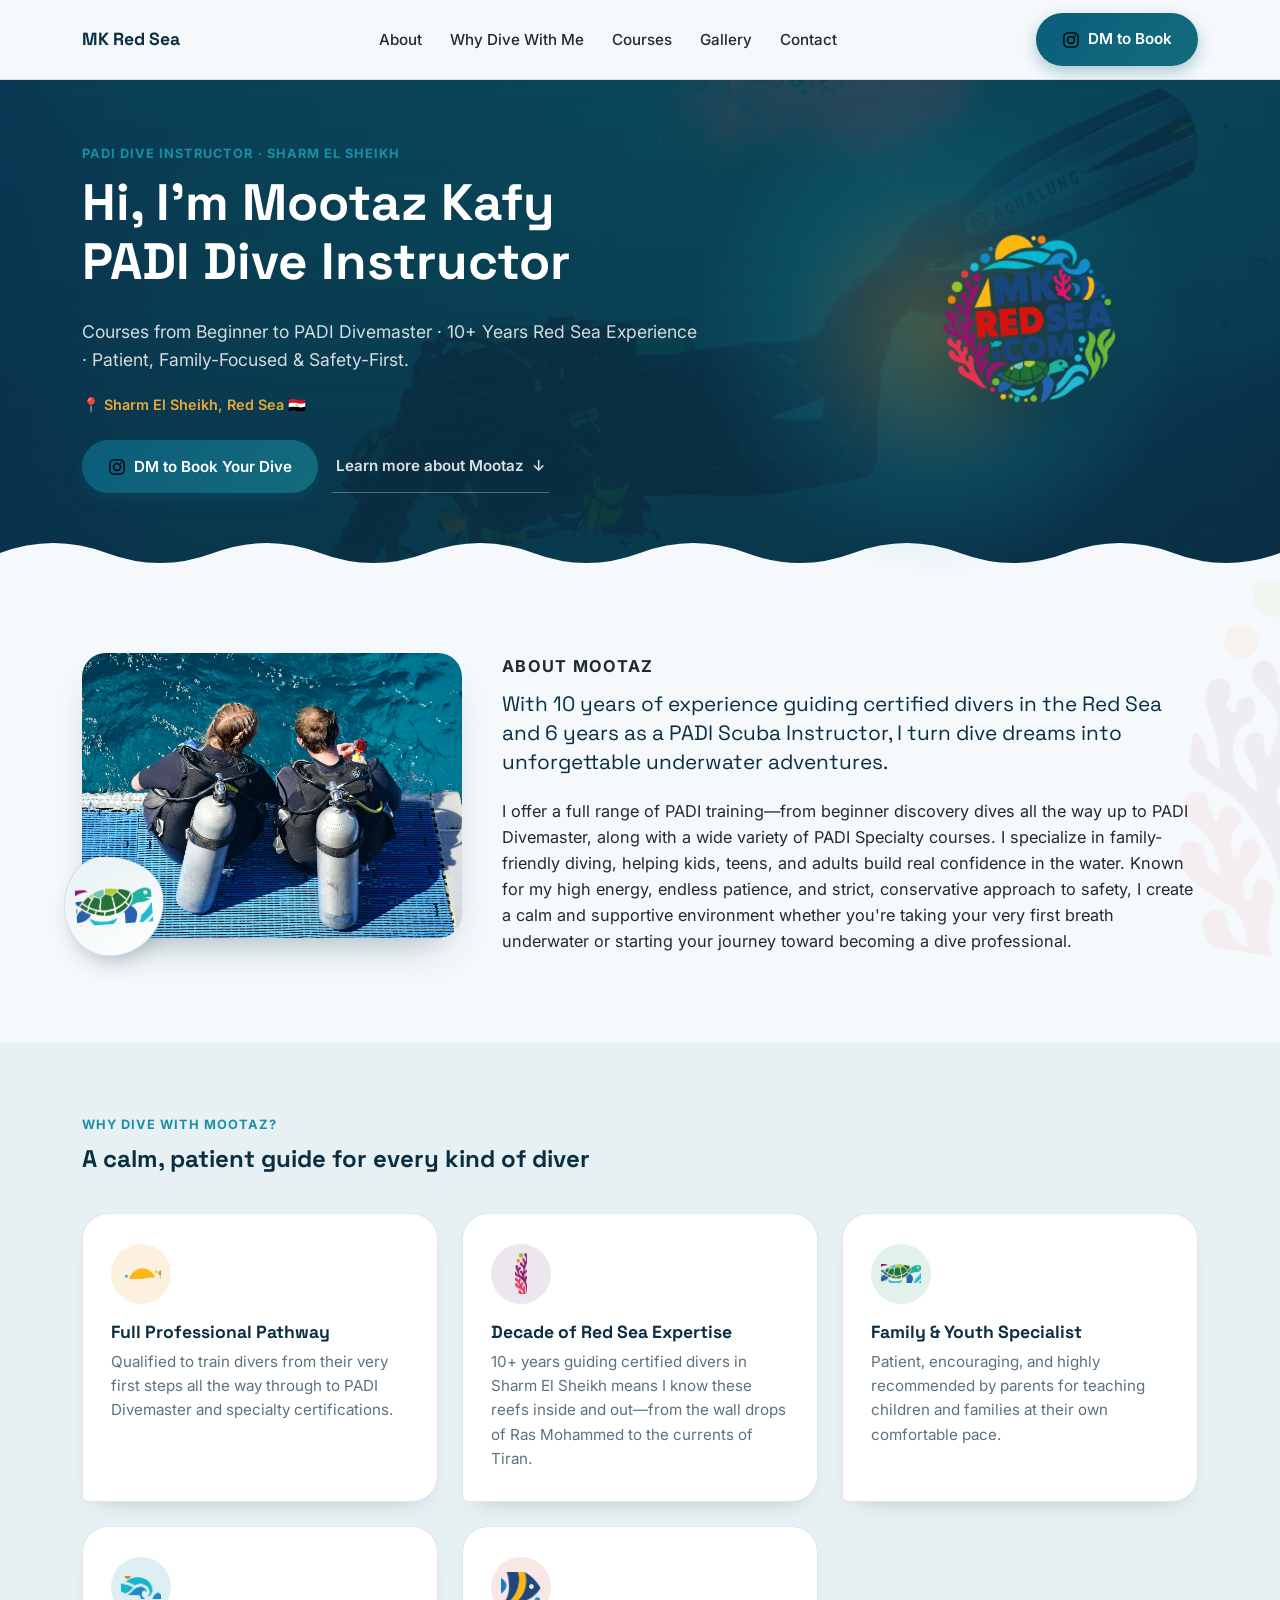
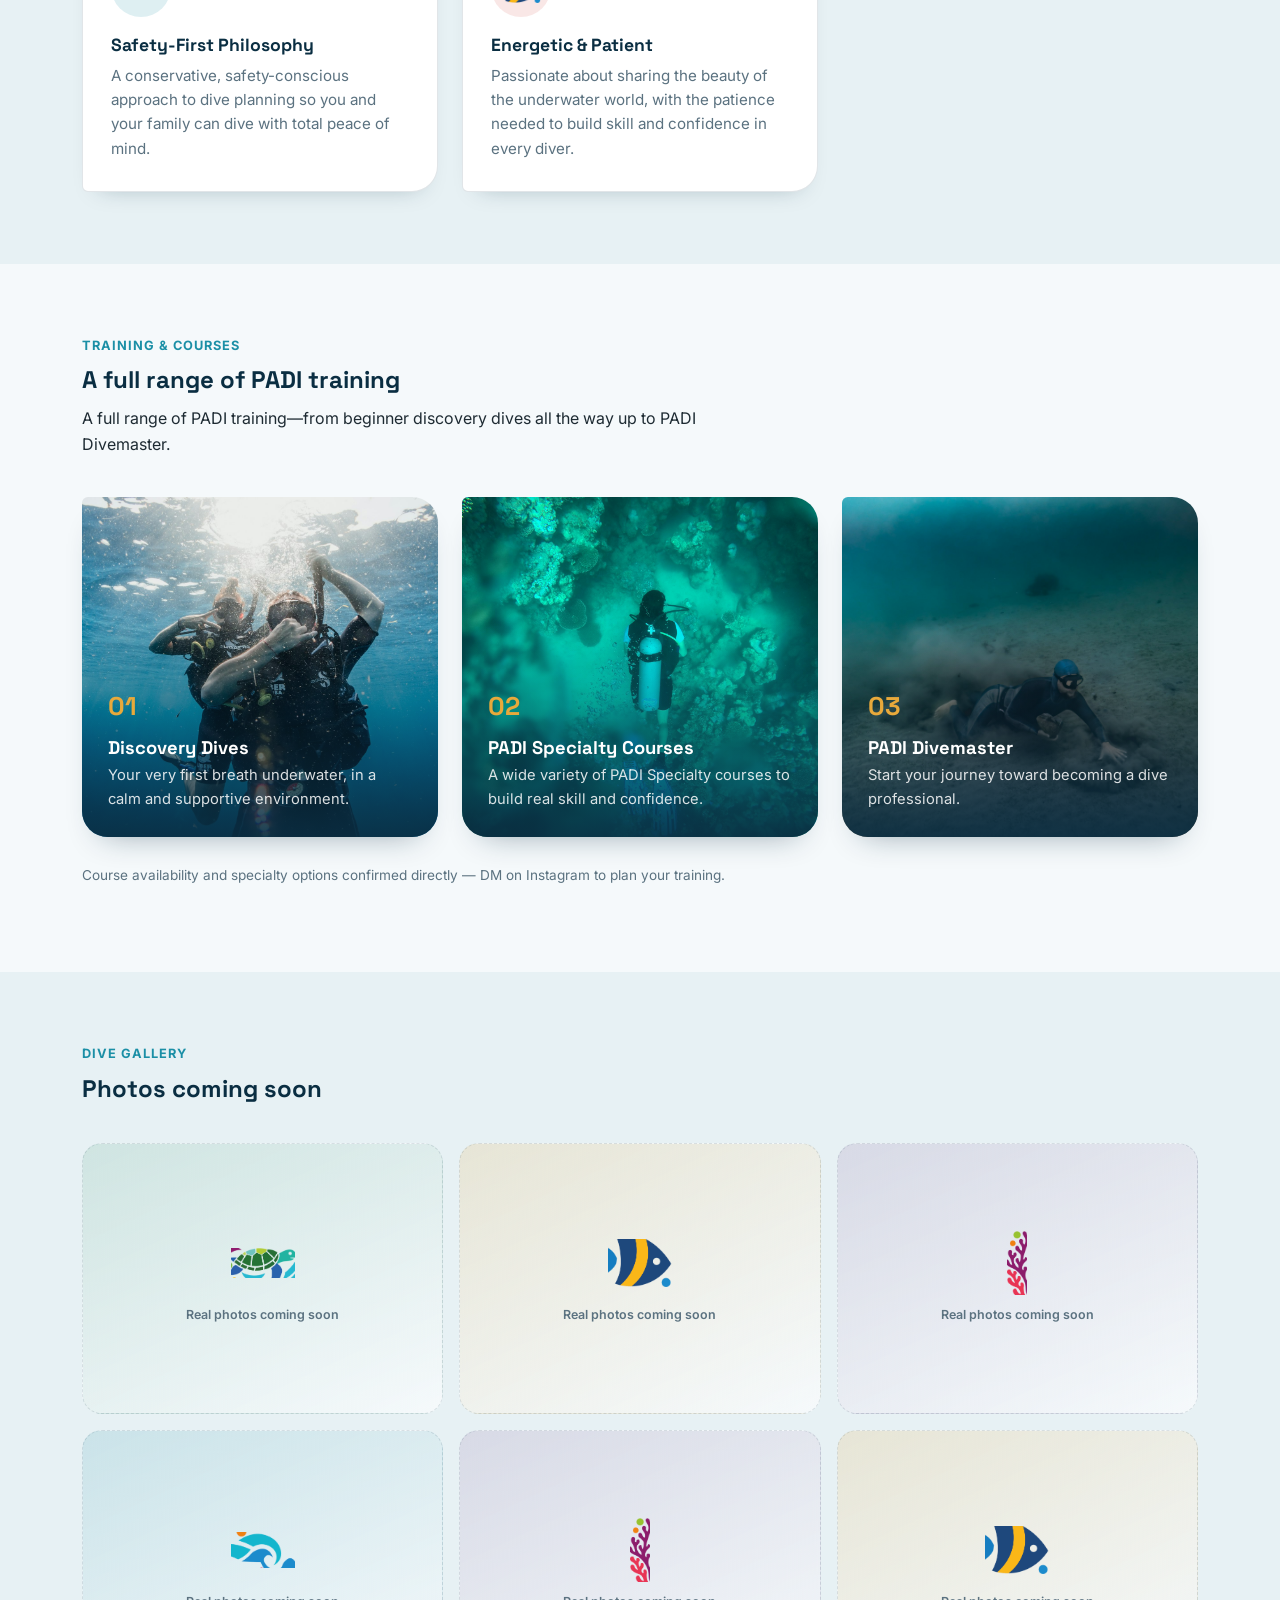
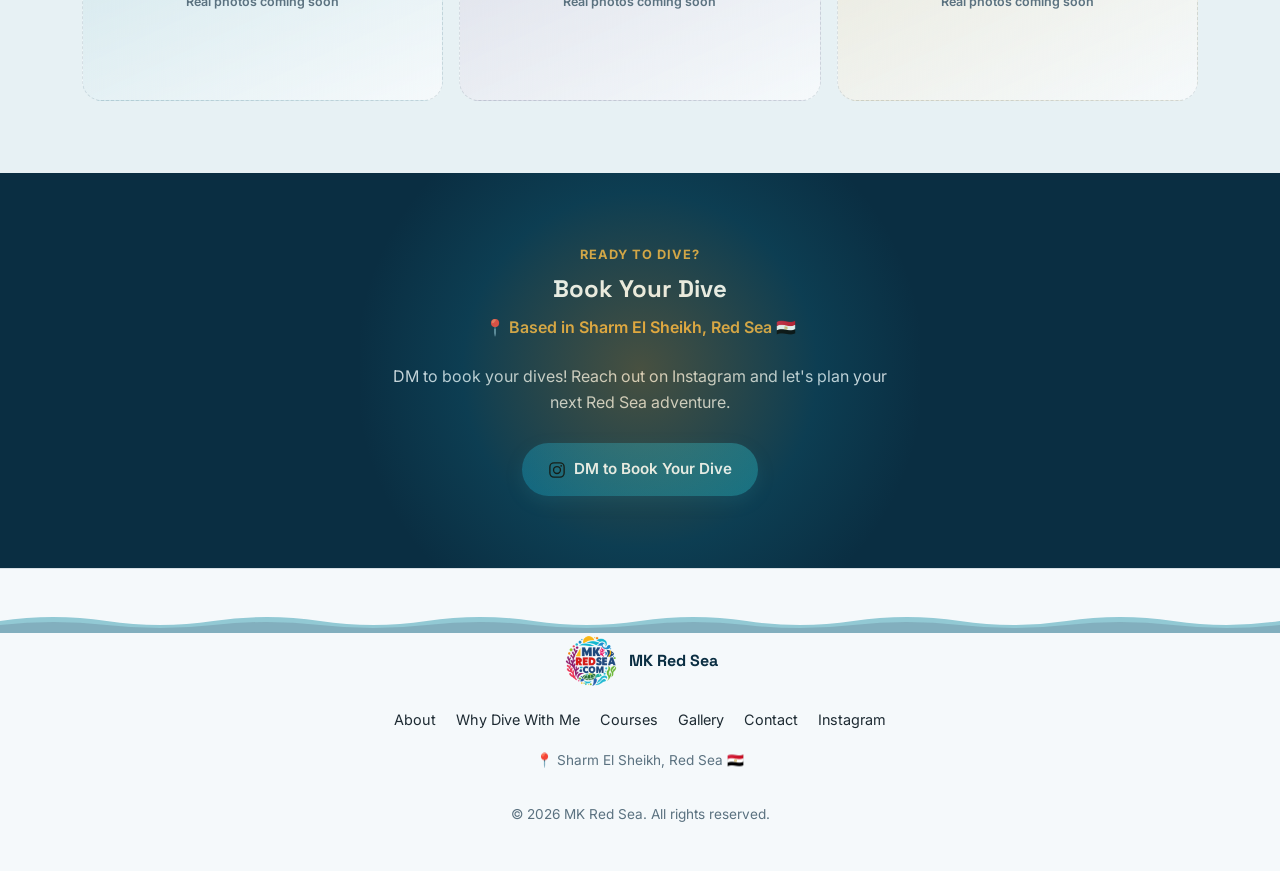
==== index.html @ cee72017 "Polish main site: blue buttons, real photography, bigger mobile logo - Buttons switched from flat co" ====
<!DOCTYPE html>
<html lang="en">
<head>
<meta charset="UTF-8">
<meta name="viewport" content="width=device-width, initial-scale=1, viewport-fit=cover">
<title>mkredsea.com — Mootaz Kafy, PADI Dive Instructor</title>
<meta name="description" content="Mootaz Kafy, PADI Scuba Instructor in Sharm El Sheikh. Courses from beginner discovery dives to PADI Divemaster. 10+ years of Red Sea experience, family-focused and safety-first.">

<link rel="icon" type="image/png" sizes="32x32" href="assets/favicon/favicon-32.png">
<link rel="icon" href="assets/favicon/favicon.ico">
<link rel="apple-touch-icon" href="assets/favicon/apple-touch-icon.png">

<link rel="preconnect" href="https://fonts.googleapis.com">
<link rel="preconnect" href="https://fonts.gstatic.com" crossorigin>
<link href="https://fonts.googleapis.com/css2?family=Space+Grotesk:wght@500;600;700&family=Inter:wght@400;500;600;700&display=swap" rel="stylesheet">

<link rel="stylesheet" href="assets/css/styles.css">
</head>
<body>

<header class="site-header">
  <div class="container">
    <a href="#top" id="top" class="brand">
      <span>MK Red Sea</span>
    </a>

    <nav aria-label="Primary">
      <ul class="nav-links">
        <li><a href="#about">About</a></li>
        <li><a href="#why">Why Dive With Me</a></li>
        <li><a href="#courses">Courses</a></li>
        <li><a href="#gallery">Gallery</a></li>
        <li><a href="#contact">Contact</a></li>
      </ul>
    </nav>

    <a href="#" class="btn btn-primary header-cta" data-instagram-cta>
      <img src="assets/icons/icon-instagram.svg" alt="" width="18" height="18">
      DM to Book
    </a>

    <button type="button" class="nav-toggle" id="navToggle" aria-label="Toggle menu" aria-expanded="false" aria-controls="mobileNav">
      <span class="bar" aria-hidden="true"></span>
    </button>
  </div>
</header>

<div class="mobile-nav" id="mobileNav">
  <ul>
    <li><a href="#about">About</a></li>
    <li><a href="#why">Why Dive With Me</a></li>
    <li><a href="#courses">Courses</a></li>
    <li><a href="#gallery">Gallery</a></li>
    <li><a href="#contact">Contact</a></li>
  </ul>
  <a href="#" class="btn btn-primary" data-instagram-cta>
    <img src="assets/icons/icon-instagram.svg" alt="" width="18" height="18">
    DM to Book
  </a>
</div>

<main>

  <section class="hero" id="hero">
    <div class="hero-glow" aria-hidden="true"></div>
    <div class="container">
      <div class="hero-copy">
        <p class="eyebrow">PADI Dive Instructor · Sharm El Sheikh</p>
        <h1>Hi, I'm Mootaz Kafy<br>PADI Dive Instructor</h1>
        <p class="tagline">Courses from Beginner to PADI Divemaster · 10+ Years Red Sea Experience · Patient, Family-Focused &amp; Safety-First.</p>
        <p class="location">📍 Sharm El Sheikh, Red Sea 🇪🇬</p>
        <div class="hero-actions">
          <a href="#" class="btn btn-primary" data-instagram-cta>
            <img src="assets/icons/icon-instagram.svg" alt="" width="18" height="18">
            DM to Book Your Dive
          </a>
          <a href="#about" class="btn-link">Learn more about Mootaz <span aria-hidden="true">↓</span></a>
        </div>
      </div>
      <img class="hero-badge" src="assets/logo/mk-redsea-badge.png" alt="MK Red Sea logo — turtle, fish, coral and waves badge">
    </div>
    <div class="hero-wave" aria-hidden="true">
      <svg viewBox="0 0 1440 120" preserveAspectRatio="none">
        <path d="M0 60 Q 60 20, 120 60 T 240 60 T 360 60 T 480 60 T 600 60 T 720 60 T 840 60 T 960 60 T 1080 60 T 1200 60 T 1320 60 T 1440 60 V120 H0 Z" fill="#F5F9FB"/>
      </svg>
    </div>
  </section>

  <section id="about">
    <img class="about-watermark" src="assets/icons/icon-coral.png" alt="" aria-hidden="true">
    <div class="container">
      <div class="about-visual">
        <img class="about-photo" src="assets/photos/about.jpg" alt="Two divers preparing to enter the Red Sea">
        <div class="about-badge">
          <img src="assets/icons/icon-turtle.png" alt="Illustration of a sea turtle">
        </div>
      </div>
      <div class="about-text">
        <p class="eyebrow">About Mootaz</p>
        <p class="lede">With 10 years of experience guiding certified divers in the Red Sea and 6 years as a PADI Scuba Instructor, I turn dive dreams into unforgettable underwater adventures.</p>
        <p>I offer a full range of PADI training—from beginner discovery dives all the way up to PADI Divemaster, along with a wide variety of PADI Specialty courses. I specialize in family-friendly diving, helping kids, teens, and adults build real confidence in the water. Known for my high energy, endless patience, and strict, conservative approach to safety, I create a calm and supportive environment whether you're taking your very first breath underwater or starting your journey toward becoming a dive professional.</p>
      </div>
    </div>
  </section>

  <section id="why" class="section-alt">
    <div class="container">
      <div class="section-head">
        <p class="eyebrow">Why Dive With Mootaz?</p>
        <h2>A calm, patient guide for every kind of diver</h2>
      </div>
      <div class="why-grid">
        <div class="why-card why-card--gold">
          <span class="why-icon"><img src="assets/icons/icon-sun.png" alt=""></span>
          <h3>Full Professional Pathway</h3>
          <p>Qualified to train divers from their very first steps all the way through to PADI Divemaster and specialty certifications.</p>
        </div>
        <div class="why-card why-card--purple">
          <span class="why-icon"><img src="assets/icons/icon-coral.png" alt=""></span>
          <h3>Decade of Red Sea Expertise</h3>
          <p>10+ years guiding certified divers in Sharm El Sheikh means I know these reefs inside and out—from the wall drops of Ras Mohammed to the currents of Tiran.</p>
        </div>
        <div class="why-card why-card--green">
          <span class="why-icon"><img src="assets/icons/icon-turtle.png" alt=""></span>
          <h3>Family &amp; Youth Specialist</h3>
          <p>Patient, encouraging, and highly recommended by parents for teaching children and families at their own comfortable pace.</p>
        </div>
        <div class="why-card why-card--teal">
          <span class="why-icon"><img src="assets/icons/icon-wave-badge.png" alt=""></span>
          <h3>Safety-First Philosophy</h3>
          <p>A conservative, safety-conscious approach to dive planning so you and your family can dive with total peace of mind.</p>
        </div>
        <div class="why-card why-card--red">
          <span class="why-icon"><img src="assets/icons/icon-fish.png" alt=""></span>
          <h3>Energetic &amp; Patient</h3>
          <p>Passionate about sharing the beauty of the underwater world, with the patience needed to build skill and confidence in every diver.</p>
        </div>
      </div>
    </div>
  </section>

  <section id="courses">
    <div class="container">
      <div class="section-head">
        <p class="eyebrow">Training &amp; Courses</p>
        <h2>A full range of PADI training</h2>
        <p>A full range of PADI training—from beginner discovery dives all the way up to PADI Divemaster.</p>
      </div>
      <div class="courses-path">
        <div class="course-step" style="background-image:url('assets/photos/course-discovery.jpg');">
          <div class="course-step-scrim" aria-hidden="true"></div>
          <div class="course-step-content">
            <span class="course-num">01</span>
            <h3>Discovery Dives</h3>
            <p>Your very first breath underwater, in a calm and supportive environment.</p>
          </div>
        </div>
        <div class="course-step" style="background-image:url('assets/photos/course-specialty.jpg');">
          <div class="course-step-scrim" aria-hidden="true"></div>
          <div class="course-step-content">
            <span class="course-num">02</span>
            <h3>PADI Specialty Courses</h3>
            <p>A wide variety of PADI Specialty courses to build real skill and confidence.</p>
          </div>
        </div>
        <div class="course-step" style="background-image:url('assets/photos/course-divemaster.jpg');">
          <div class="course-step-scrim" aria-hidden="true"></div>
          <div class="course-step-content">
            <span class="course-num">03</span>
            <h3>PADI Divemaster</h3>
            <p>Start your journey toward becoming a dive professional.</p>
          </div>
        </div>
      </div>
      <p class="courses-note">Course availability and specialty options confirmed directly — DM on Instagram to plan your training.</p>
    </div>
  </section>

  <section id="gallery" class="section-alt">
    <div class="container">
      <div class="section-head">
        <p class="eyebrow">Dive Gallery</p>
        <h2>Photos coming soon</h2>
      </div>
      <div class="gallery-grid">
        <div class="gallery-tile gallery-tile--green">
          <img src="assets/icons/icon-turtle.png" alt="">
          <span>Real photos coming soon</span>
        </div>
        <div class="gallery-tile gallery-tile--gold">
          <img src="assets/icons/icon-fish.png" alt="">
          <span>Real photos coming soon</span>
        </div>
        <div class="gallery-tile gallery-tile--purple">
          <img src="assets/icons/icon-coral.png" alt="">
          <span>Real photos coming soon</span>
        </div>
        <div class="gallery-tile gallery-tile--teal">
          <img src="assets/icons/icon-wave-badge.png" alt="">
          <span>Real photos coming soon</span>
        </div>
        <div class="gallery-tile gallery-tile--purple">
          <img src="assets/icons/icon-coral.png" alt="">
          <span>Real photos coming soon</span>
        </div>
        <div class="gallery-tile gallery-tile--gold">
          <img src="assets/icons/icon-fish.png" alt="">
          <span>Real photos coming soon</span>
        </div>
      </div>
    </div>
  </section>

  <section id="contact" class="contact">
    <div class="hero-glow hero-glow--contact" aria-hidden="true"></div>
    <div class="container">
      <p class="eyebrow" style="color:var(--sun-gold);">Ready to Dive?</p>
      <h2>Book Your Dive</h2>
      <p class="location">📍 Based in Sharm El Sheikh, Red Sea 🇪🇬</p>
      <p class="contact-lead">DM to book your dives! Reach out on Instagram and let's plan your next Red Sea adventure.</p>
      <a href="#" class="btn btn-primary" data-instagram-cta>
        <img src="assets/icons/icon-instagram.svg" alt="" width="18" height="18">
        DM to Book Your Dive
      </a>
    </div>
  </section>

</main>

<footer class="site-footer">
  <img src="assets/icons/icon-wave.svg" alt="" aria-hidden="true" style="width:100%;height:24px;opacity:0.5;">
  <div class="container footer-inner">
    <div class="footer-brand">
      <img src="assets/favicon/apple-touch-icon.png" alt="">
      <span>MK Red Sea</span>
    </div>
    <ul class="footer-nav">
      <li><a href="#about">About</a></li>
      <li><a href="#why">Why Dive With Me</a></li>
      <li><a href="#courses">Courses</a></li>
      <li><a href="#gallery">Gallery</a></li>
      <li><a href="#contact">Contact</a></li>
      <li><a href="#" data-instagram-cta>Instagram</a></li>
    </ul>
    <p class="footer-meta location">📍 Sharm El Sheikh, Red Sea 🇪🇬</p>
    <p class="footer-meta">&copy; <span id="year"></span> MK Red Sea. All rights reserved.</p>
  </div>
</footer>

<script src="assets/js/main.js"></script>
</body>
</html>
---- assets/css/styles.css ----
:root {
  --sea-mist:#F5F9FB;
  --foam:#E7F1F4;
  --deep-navy:#0A2E42;
  --ocean-blue:#0B5D7A;
  --reef-teal:#1B8FA6;
  --coral-red:#C93832;
  --sun-gold:#E8A93B;
  --turtle-green:#3E9A72;
  --coral-purple:#7C4F91;
  --charcoal:#1E2B33;
  --slate:#5B7280;
  --white:#FFFFFF;
  --hairline: rgba(10,46,66,0.12);
  --header-h: 80px;
  scroll-behavior: smooth;
}

* { box-sizing: border-box; }

html {
  scroll-behavior: smooth;
  scroll-padding-top: var(--header-h);
}

body {
  margin: 0;
  background: var(--sea-mist);
  color: var(--charcoal);
  font-family: 'Inter', sans-serif;
  line-height: 1.6;
  -webkit-font-smoothing: antialiased;
}

h1, h2, h3 {
  font-family: 'Space Grotesk', sans-serif;
  color: var(--deep-navy);
  line-height: 1.15;
  margin: 0 0 0.5em;
}

p { margin: 0 0 1em; }
a { color: var(--ocean-blue); }

img { max-width: 100%; display: block; }

.container {
  width: 100%;
  max-width: 1180px;
  margin: 0 auto;
  padding: 0 20px;
}

.sr-only {
  position: absolute;
  width: 1px; height: 1px;
  overflow: hidden;
  clip: rect(0,0,0,0);
  white-space: nowrap;
}

/* ---------- Buttons ---------- */
.btn {
  display: inline-flex;
  align-items: center;
  gap: 8px;
  padding: 14px 26px;
  border-radius: 999px;
  font-weight: 600;
  font-size: 0.95rem;
  text-decoration: none;
  border: none;
  cursor: pointer;
  transition: transform 0.15s ease, box-shadow 0.15s ease;
}
.btn:hover { transform: translateY(-1px); }
.btn-primary {
  background: linear-gradient(135deg, var(--ocean-blue), color-mix(in srgb, var(--reef-teal) 75%, black));
  color: var(--white);
  box-shadow: 0 6px 16px rgba(11,93,122,0.32);
}
.btn-primary:hover { box-shadow: 0 8px 20px rgba(11,93,122,0.42); }
.btn-primary svg { width: 18px; height: 18px; color: var(--white); }
.btn-ghost {
  background: transparent;
  color: var(--deep-navy);
  border: 1.5px solid var(--hairline);
  padding: 10px 20px;
}
.btn-link {
  display: inline-flex;
  align-items: center;
  gap: 8px;
  color: rgba(255,255,255,0.85);
  text-decoration: none;
  font-weight: 600;
  font-size: 0.95rem;
  padding: 14px 4px;
  border-bottom: 1px solid rgba(255,255,255,0.3);
  transition: border-color 0.15s ease, color 0.15s ease;
}
.btn-link:hover { color: var(--white); border-color: rgba(255,255,255,0.7); }
.btn-link span { transition: transform 0.15s ease; }
.btn-link:hover span { transform: translateY(2px); }

/* ---------- Header ---------- */
.site-header {
  position: sticky;
  top: 0;
  z-index: 50;
  height: var(--header-h);
  display: flex;
  align-items: center;
  background: rgba(245,249,251,0.85);
  backdrop-filter: blur(8px);
  -webkit-backdrop-filter: blur(8px);
  border-bottom: 1px solid var(--hairline);
}
.site-header .container {
  display: flex;
  align-items: center;
  justify-content: space-between;
  gap: 16px;
}
.brand {
  display: flex;
  align-items: center;
  gap: 10px;
  text-decoration: none;
  color: var(--deep-navy);
  font-family: 'Space Grotesk', sans-serif;
  font-weight: 700;
  font-size: 1.1rem;
}

.nav-links {
  display: none;
  list-style: none;
  margin: 0;
  padding: 0;
  gap: 28px;
}
.nav-links a {
  color: var(--charcoal);
  text-decoration: none;
  font-weight: 500;
  font-size: 0.95rem;
}
.nav-links a:hover { color: var(--ocean-blue); }

.header-cta { display: none; }

.nav-toggle {
  display: inline-flex;
  flex-direction: column;
  align-items: center;
  justify-content: center;
  gap: 4px;
  width: 40px; height: 40px;
  border-radius: 10px;
  border: 1px solid var(--hairline);
  background: var(--white);
  cursor: pointer;
}
.nav-toggle::before,
.nav-toggle::after,
.nav-toggle .bar {
  content: "";
  display: block;
  width: 18px; height: 2px;
  background: var(--deep-navy);
}

.mobile-nav {
  display: none;
  position: fixed;
  inset: var(--header-h) 0 0 0;
  background: var(--sea-mist);
  z-index: 40;
  padding: 24px 20px;
}
.mobile-nav.open { display: block; }
.mobile-nav ul {
  list-style: none;
  margin: 0 0 24px;
  padding: 0;
  display: flex;
  flex-direction: column;
  gap: 18px;
}
.mobile-nav a {
  color: var(--deep-navy);
  text-decoration: none;
  font-size: 1.15rem;
  font-weight: 600;
}

/* ---------- Section base ---------- */
section {
  padding: 72px 0;
  position: relative;
  overflow: hidden;
}
.section-alt { background: var(--foam); }
.eyebrow {
  text-transform: uppercase;
  letter-spacing: 0.08em;
  font-size: 0.8rem;
  font-weight: 700;
  color: var(--reef-teal);
  margin: 0 0 10px;
}
.section-head { max-width: 640px; margin: 0 0 40px; }

/* ---------- Hero ---------- */
.hero {
  background: linear-gradient(180deg, rgba(10,46,66,0.88), rgba(10,46,66,0.94)), url('../photos/hero.jpg');
  background-size: cover;
  background-position: center;
  color: var(--white);
  padding: 64px 0 88px;
}
.hero .container {
  display: flex;
  flex-direction: column-reverse;
  gap: 36px;
  align-items: center;
}
.hero-copy { text-align: center; }
.hero h1 {
  color: var(--white);
  font-size: clamp(2rem, 6vw, 3.2rem);
}
.hero .tagline {
  color: rgba(255,255,255,0.82);
  font-size: clamp(0.95rem, 2.4vw, 1.1rem);
  max-width: 620px;
  margin: 0 auto 18px;
}
.hero .location {
  display: inline-flex;
  align-items: center;
  gap: 6px;
  font-size: 0.9rem;
  color: var(--sun-gold);
  font-weight: 600;
  margin-bottom: 24px;
}
.hero-actions {
  display: flex;
  gap: 14px;
  justify-content: center;
  flex-wrap: wrap;
}
.hero-badge {
  width: clamp(260px, 82vw, 340px);
  position: relative;
  z-index: 2;
  transform: rotate(-5deg);
  filter: drop-shadow(0 18px 30px rgba(0,0,0,0.35));
}
.hero-glow {
  position: absolute;
  top: 50%;
  right: 8%;
  width: 480px;
  height: 480px;
  transform: translateY(-50%);
  background: radial-gradient(circle, rgba(232,169,59,0.28) 0%, rgba(27,143,166,0.16) 45%, transparent 72%);
  z-index: 1;
  pointer-events: none;
}
.hero-glow--contact {
  right: auto;
  left: 50%;
  transform: translate(-50%, -50%);
  width: 560px;
  height: 560px;
}
.hero-wave {
  position: absolute;
  left: 0; right: 0; bottom: -2px;
  width: 100%;
  line-height: 0;
  z-index: 0;
}
.hero-wave svg { width: 100%; height: 60px; display: block; }

/* ---------- About ---------- */
#about .container {
  display: grid;
  grid-template-columns: 1fr;
  gap: 40px;
  align-items: start;
  position: relative;
  z-index: 1;
}
.about-watermark {
  position: absolute;
  top: -10px;
  right: -30px;
  width: auto;
  height: 380px;
  opacity: 0.06;
  transform: rotate(8deg);
  z-index: 0;
  pointer-events: none;
}
.about-visual {
  position: relative;
  max-width: 420px;
  margin: 0 auto;
}
.about-photo {
  width: 100%;
  aspect-ratio: 4 / 3;
  object-fit: cover;
  border-radius: 24px;
  box-shadow: 0 20px 40px -20px rgba(10,46,66,0.4);
}
.about-badge {
  width: 100px;
  height: 100px;
  position: absolute;
  left: -18px;
  bottom: -18px;
  border-radius: 40% 60% 55% 45% / 50% 45% 55% 50%;
  background: linear-gradient(160deg, var(--foam), var(--white));
  border: 1px solid var(--hairline);
  box-shadow: 0 12px 24px -12px rgba(10,46,66,0.35);
  display: flex;
  align-items: center;
  justify-content: center;
  overflow: hidden;
  transform: rotate(-4deg);
}
.about-badge img { width: 78%; height: 78%; object-fit: contain; }
.about-text .lede {
  font-family: 'Space Grotesk', sans-serif;
  font-size: 1.3rem;
  color: var(--deep-navy);
  line-height: 1.4;
}
.about-text p { font-size: 1.02rem; color: var(--charcoal); }

/* ---------- Why cards ---------- */
.why-grid {
  display: grid;
  grid-template-columns: 1fr;
  gap: 24px;
}
.why-card {
  background: var(--white);
  border: 1px solid var(--hairline);
  border-radius: 26px 26px 26px 6px;
  padding: 30px 28px;
  box-shadow: 0 12px 24px -18px rgba(10,46,66,0.35);
}
.why-icon {
  display: flex;
  align-items: center;
  justify-content: center;
  width: 60px;
  height: 60px;
  border-radius: 50%;
  margin-bottom: 18px;
  overflow: hidden;
}
.why-icon img { width: 68%; height: 68%; object-fit: contain; }
.why-card--gold .why-icon { background: rgba(232,169,59,0.16); }
.why-card--purple .why-icon { background: rgba(124,79,145,0.14); }
.why-card--green .why-icon { background: rgba(62,154,114,0.14); }
.why-card--teal .why-icon { background: rgba(27,143,166,0.14); }
.why-card--red .why-icon { background: rgba(201,56,50,0.12); }
.why-card h3 { font-size: 1.1rem; margin-bottom: 8px; }
.why-card p { color: var(--slate); font-size: 0.95rem; margin: 0; }

/* ---------- Courses ---------- */
.courses-path {
  display: grid;
  grid-template-columns: 1fr;
  gap: 24px;
  position: relative;
}
.course-step {
  border-radius: 6px 26px 26px 26px;
  position: relative;
  z-index: 1;
  overflow: hidden;
  min-height: 340px;
  background-size: cover;
  background-position: center;
  display: flex;
  align-items: flex-end;
  box-shadow: 0 16px 32px -20px rgba(10,46,66,0.45);
}
.course-step-scrim {
  position: absolute;
  inset: 0;
  background: linear-gradient(180deg, rgba(10,46,66,0) 35%, rgba(10,46,66,0.92) 100%);
}
.course-step-content { position: relative; z-index: 1; padding: 26px; }
.course-num {
  display: inline-block;
  font-family: 'Space Grotesk', sans-serif;
  font-weight: 700;
  font-size: 1.6rem;
  color: var(--sun-gold);
  margin-bottom: 10px;
}
.course-step h3 { color: var(--white); font-size: 1.15rem; margin-bottom: 6px; }
.course-step p { color: rgba(255,255,255,0.85); margin: 0; font-size: 0.92rem; }
.courses-note {
  margin-top: 28px;
  font-size: 0.85rem;
  color: var(--slate);
}

/* ---------- Gallery ---------- */
.gallery-grid {
  display: grid;
  grid-template-columns: 1fr;
  gap: 16px;
}
.gallery-tile {
  position: relative;
  aspect-ratio: 4 / 3;
  border-radius: 20px;
  border: 1.5px dashed var(--hairline);
  display: flex;
  flex-direction: column;
  align-items: center;
  justify-content: center;
  gap: 10px;
  overflow: hidden;
}
.gallery-tile img { width: 64px; height: 64px; object-fit: contain; }
.gallery-tile span {
  font-size: 0.78rem;
  color: var(--slate);
  font-weight: 600;
}
.gallery-tile--green { background: linear-gradient(155deg, rgba(62,154,114,0.14), var(--sea-mist)); }
.gallery-tile--gold { background: linear-gradient(155deg, rgba(232,169,59,0.16), var(--sea-mist)); }
.gallery-tile--purple { background: linear-gradient(155deg, rgba(124,79,145,0.14), var(--sea-mist)); }
.gallery-tile--teal { background: linear-gradient(155deg, rgba(27,143,166,0.14), var(--sea-mist)); }

/* ---------- Contact ---------- */
.contact {
  background: var(--deep-navy);
  color: var(--white);
  text-align: center;
}
.contact h2 { color: var(--white); }
.contact .location {
  color: var(--sun-gold);
  font-weight: 600;
  margin-bottom: 24px;
  display: inline-flex;
  gap: 6px;
  align-items: center;
}
.contact-lead {
  max-width: 520px;
  margin: 0 auto 28px;
  color: rgba(255,255,255,0.82);
}

/* ---------- Footer ---------- */
.site-footer {
  background: var(--sea-mist);
  padding: 40px 0 32px;
  border-top: 1px solid var(--hairline);
}
.footer-inner {
  display: flex;
  flex-direction: column;
  align-items: center;
  gap: 18px;
  text-align: center;
}
.footer-brand {
  display: flex;
  align-items: center;
  gap: 10px;
  font-family: 'Space Grotesk', sans-serif;
  font-weight: 700;
  color: var(--deep-navy);
}
.footer-brand img { width: 56px; height: 56px; }
.footer-nav {
  list-style: none;
  display: flex;
  flex-wrap: wrap;
  justify-content: center;
  gap: 20px;
  margin: 0; padding: 0;
}
.footer-nav a {
  color: var(--charcoal);
  text-decoration: none;
  font-size: 0.9rem;
}
.footer-meta {
  font-size: 0.85rem;
  color: var(--slate);
}
.footer-meta .location { color: var(--slate); }

/* ---------- Decorative background wave (hidden on small screens) ---------- */
.bg-motif { display: none; }

/* ---------- Breakpoints ---------- */
@media (min-width: 640px) {
  .why-grid { grid-template-columns: repeat(2, 1fr); }
  .gallery-grid { grid-template-columns: repeat(2, 1fr); }
}

@media (min-width: 900px) {
  .nav-links { display: flex; }
  .header-cta { display: inline-flex; }
  .nav-toggle { display: none; }
  .mobile-nav { display: none !important; }

  .hero .container {
    flex-direction: row;
    text-align: left;
    align-items: center;
  }
  .hero-copy { text-align: left; flex: 1; }
  .hero .tagline { margin-left: 0; }
  .hero-actions { justify-content: flex-start; }
  .hero-badge { flex: 0 0 340px; }

  #about .container {
    grid-template-columns: 380px 1fr;
    text-align: left;
  }
  .about-visual { margin: 0; }

  .why-grid { grid-template-columns: repeat(3, 1fr); }

  .courses-path { grid-template-columns: repeat(3, 1fr); }

  .gallery-grid { grid-template-columns: repeat(3, 1fr); }

  .bg-motif { display: block; position: absolute; opacity: 0.08; z-index: 0; }
}

@media (min-width: 1200px) {
  .container { padding: 0 32px; }
}
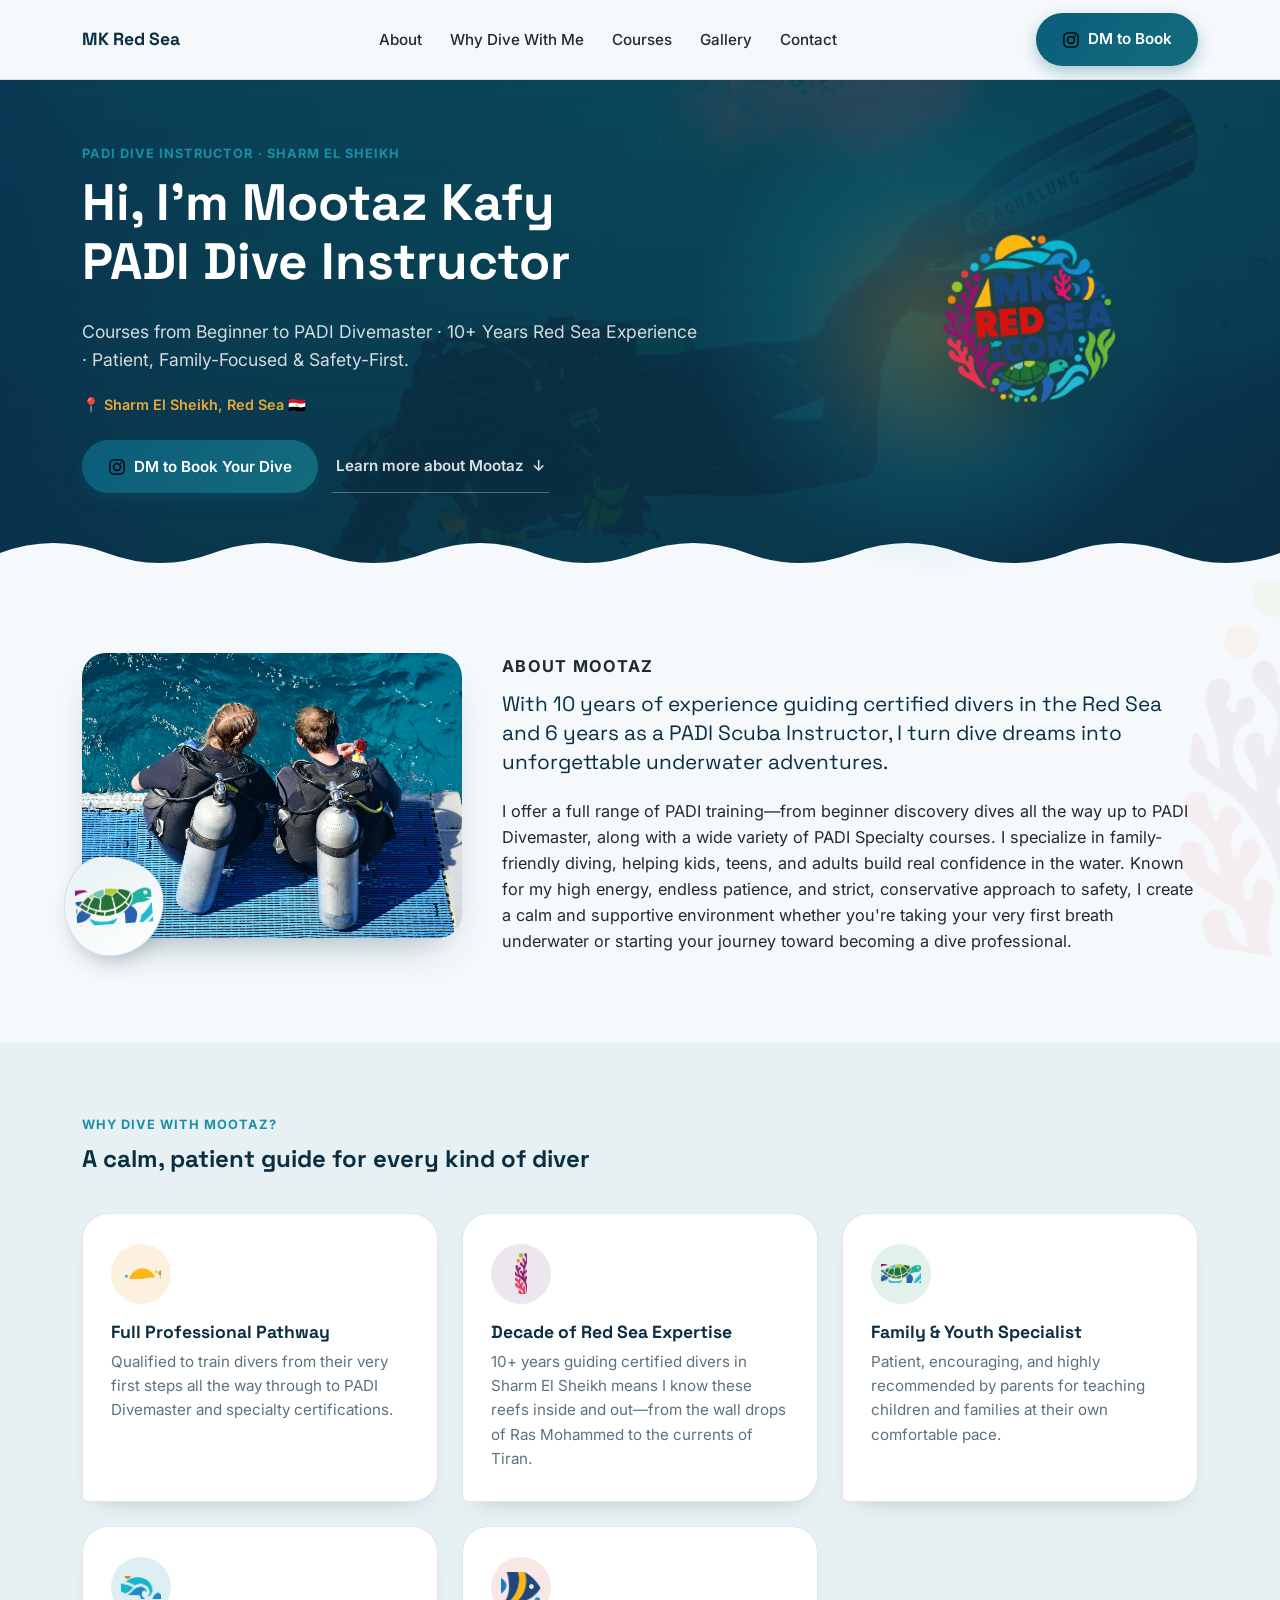
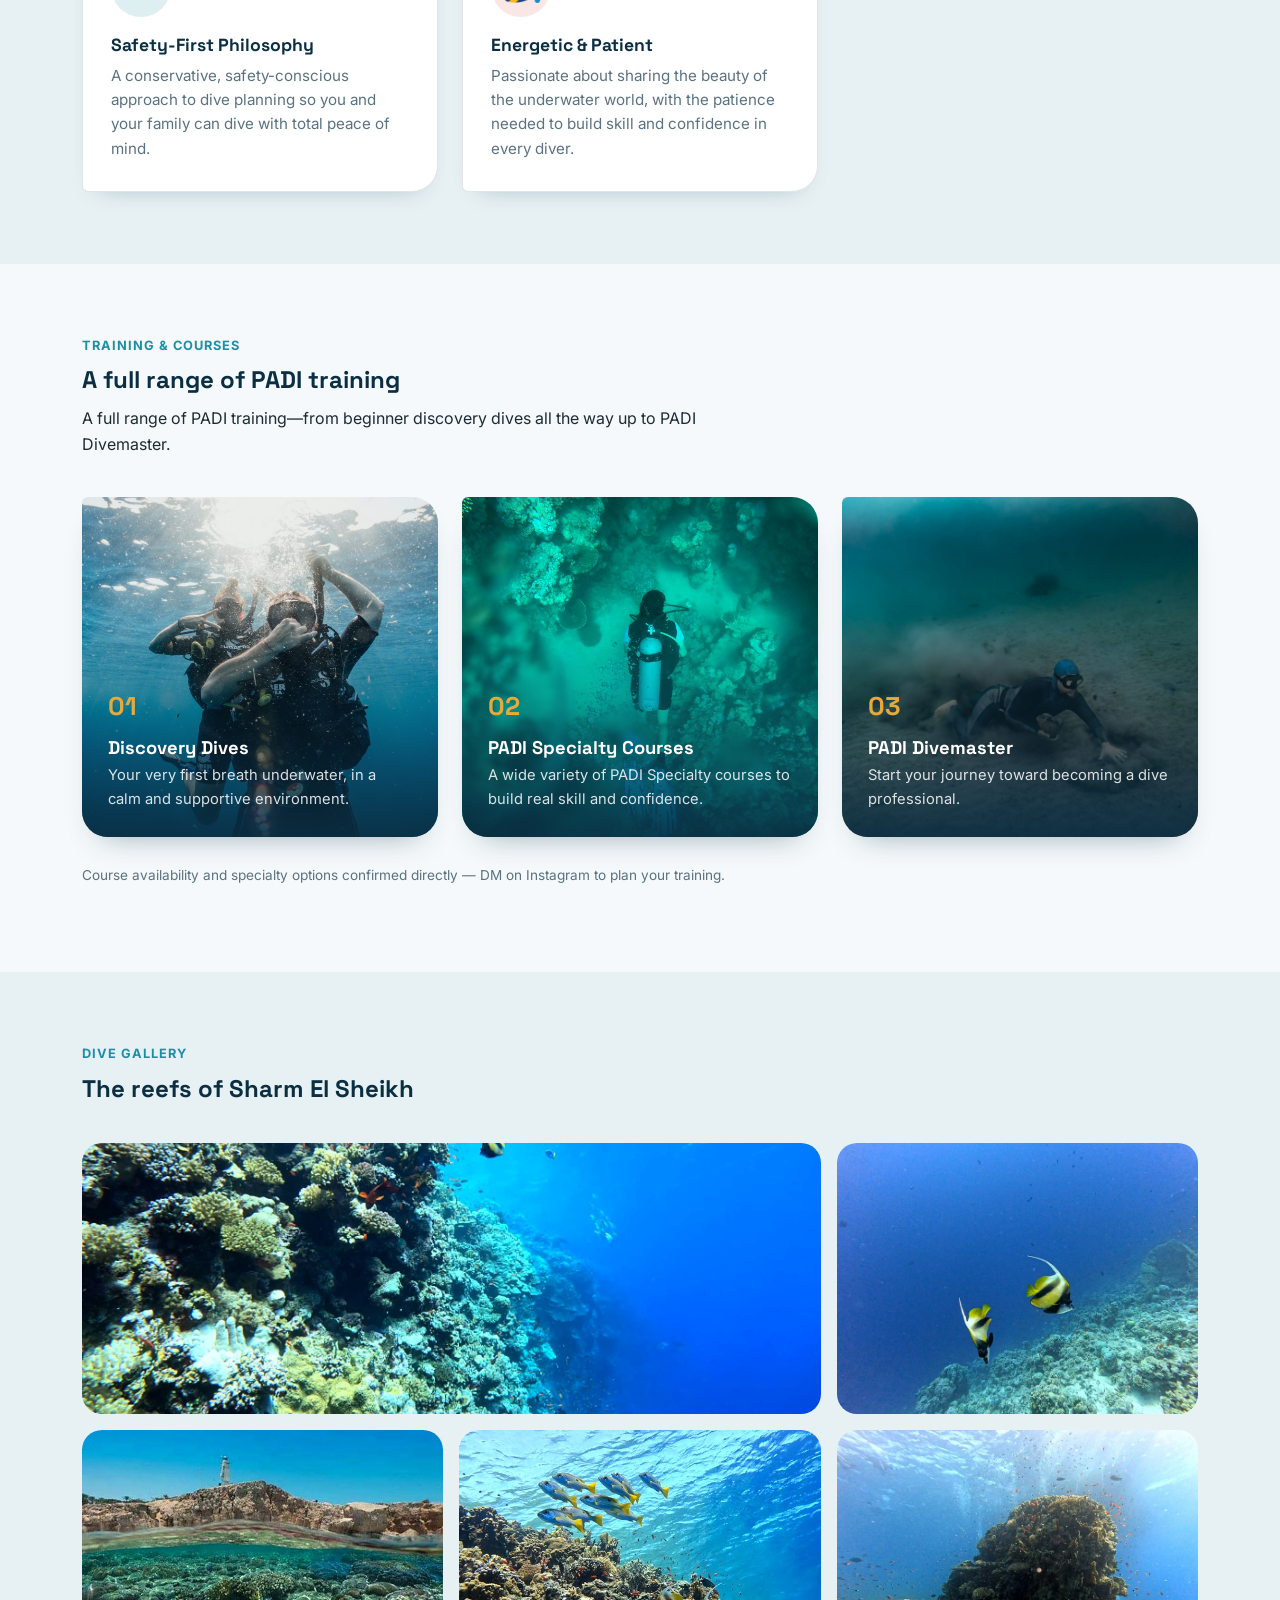
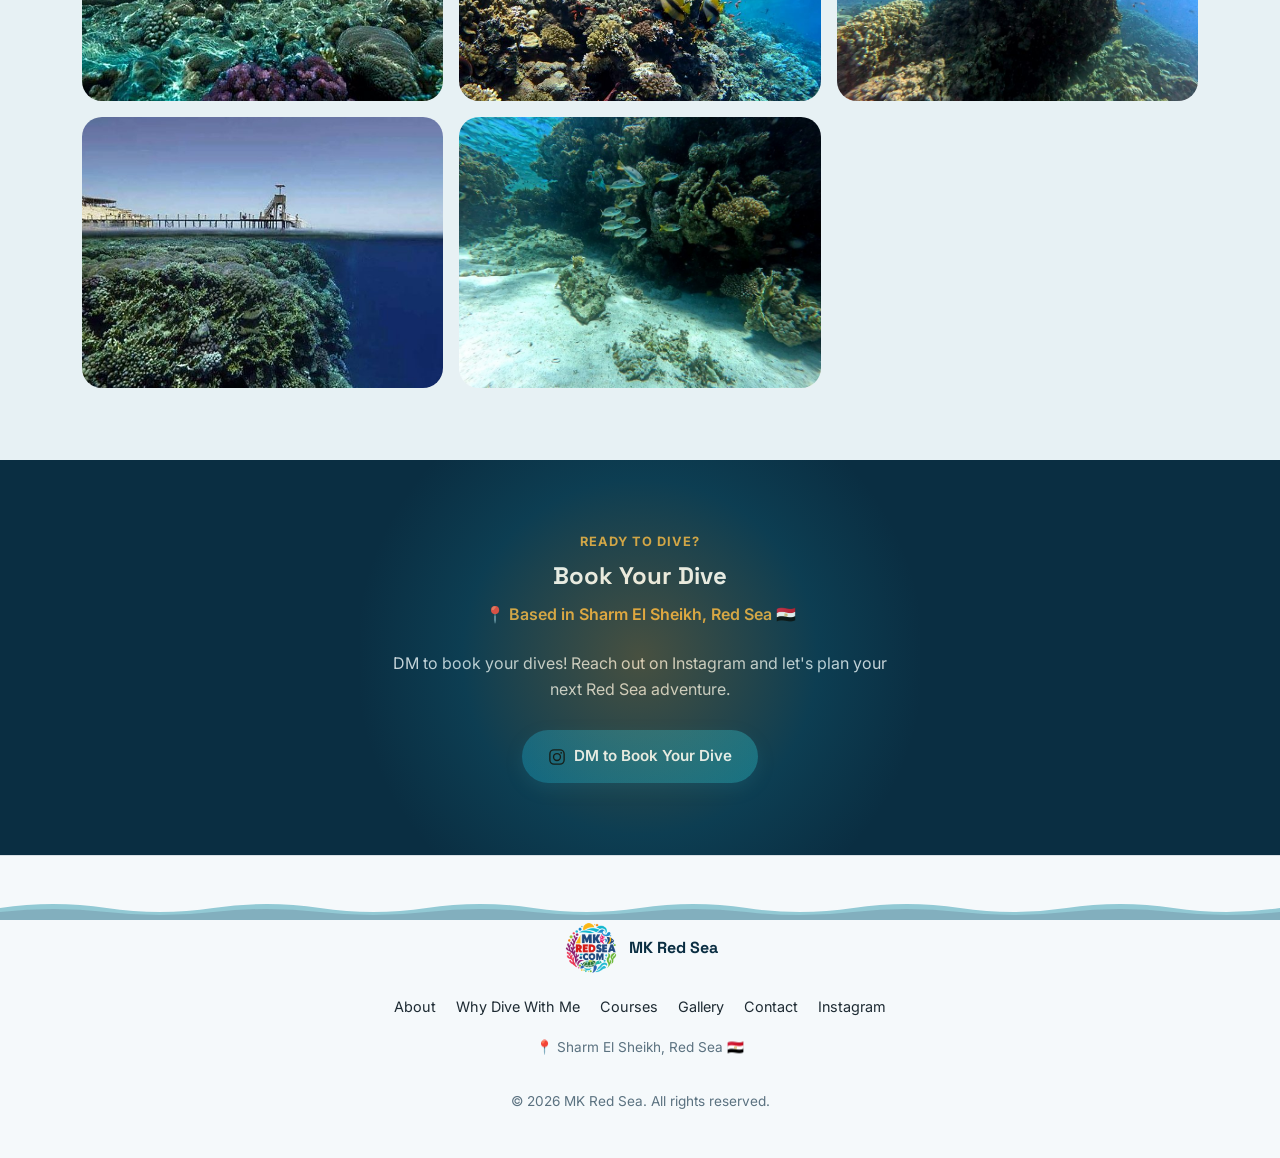
==== commit 6a59f734: "Use the client's own Red Sea photos across all sites - Move the supplied photos from assets/photos/r" ====
--- a/index.html
+++ b/index.html
@@ -180,33 +180,30 @@
     <div class="container">
       <div class="section-head">
         <p class="eyebrow">Dive Gallery</p>
-        <h2>Photos coming soon</h2>
+        <h2>The reefs of Sharm El Sheikh</h2>
       </div>
       <div class="gallery-grid">
-        <div class="gallery-tile gallery-tile--green">
-          <img src="assets/icons/icon-turtle.png" alt="">
-          <span>Real photos coming soon</span>
-        </div>
-        <div class="gallery-tile gallery-tile--gold">
-          <img src="assets/icons/icon-fish.png" alt="">
-          <span>Real photos coming soon</span>
-        </div>
-        <div class="gallery-tile gallery-tile--purple">
-          <img src="assets/icons/icon-coral.png" alt="">
-          <span>Real photos coming soon</span>
-        </div>
-        <div class="gallery-tile gallery-tile--teal">
-          <img src="assets/icons/icon-wave-badge.png" alt="">
-          <span>Real photos coming soon</span>
-        </div>
-        <div class="gallery-tile gallery-tile--purple">
-          <img src="assets/icons/icon-coral.png" alt="">
-          <span>Real photos coming soon</span>
-        </div>
-        <div class="gallery-tile gallery-tile--gold">
-          <img src="assets/icons/icon-fish.png" alt="">
-          <span>Real photos coming soon</span>
-        </div>
+        <figure class="gallery-item gallery-item--wide">
+          <img src="assets/photos/gallery/reef-wall-800.jpg" srcset="assets/photos/gallery/reef-wall-800.jpg 800w, assets/photos/gallery/reef-wall.jpg 1599w" sizes="(min-width: 900px) 66vw, 100vw" width="1599" height="899" alt="Coral-covered reef wall dropping into deep blue water, with a pair of bannerfish" loading="lazy" decoding="async">
+        </figure>
+        <figure class="gallery-item">
+          <img src="assets/photos/gallery/bannerfish-pair-800.jpg" srcset="assets/photos/gallery/bannerfish-pair-800.jpg 800w, assets/photos/gallery/bannerfish-pair.jpg 1600w" sizes="(min-width: 900px) 33vw, (min-width: 640px) 50vw, 100vw" width="1600" height="1200" alt="Two Red Sea bannerfish swimming above the reef" loading="lazy" decoding="async">
+        </figure>
+        <figure class="gallery-item">
+          <img src="assets/photos/gallery/split-lighthouse-800.jpg" srcset="assets/photos/gallery/split-lighthouse-800.jpg 800w, assets/photos/gallery/split-lighthouse.jpg 960w" sizes="(min-width: 900px) 33vw, (min-width: 640px) 50vw, 100vw" width="960" height="539" alt="Split-level view of a shallow coral reef below a lighthouse on the Sharm El Sheikh coast" loading="lazy" decoding="async">
+        </figure>
+        <figure class="gallery-item">
+          <img src="assets/photos/gallery/snapper-school-800.jpg" srcset="assets/photos/gallery/snapper-school-800.jpg 800w, assets/photos/gallery/snapper-school.jpg 1599w" sizes="(min-width: 900px) 33vw, (min-width: 640px) 50vw, 100vw" width="1599" height="899" alt="A school of yellow-tailed snappers over a sunlit coral reef" loading="lazy" decoding="async">
+        </figure>
+        <figure class="gallery-item">
+          <img src="assets/photos/gallery/coral-pinnacle-800.jpg" srcset="assets/photos/gallery/coral-pinnacle-800.jpg 800w, assets/photos/gallery/coral-pinnacle.jpg 1600w" sizes="(min-width: 900px) 33vw, (min-width: 640px) 50vw, 100vw" width="1600" height="1200" alt="A coral pinnacle surrounded by clouds of orange anthias" loading="lazy" decoding="async">
+        </figure>
+        <figure class="gallery-item">
+          <img src="assets/photos/gallery/split-jetty-800.jpg" srcset="assets/photos/gallery/split-jetty-800.jpg 800w, assets/photos/gallery/split-jetty.jpg 960w" sizes="(min-width: 900px) 33vw, (min-width: 640px) 50vw, 100vw" width="960" height="539" alt="Split-level view of a reef wall beside a dive jetty" loading="lazy" decoding="async">
+        </figure>
+        <figure class="gallery-item">
+          <img src="assets/photos/gallery/sandy-reef-800.jpg" srcset="assets/photos/gallery/sandy-reef-800.jpg 800w, assets/photos/gallery/sandy-reef.jpg 1600w" sizes="(min-width: 900px) 33vw, (min-width: 640px) 50vw, 100vw" width="1600" height="1200" alt="Snappers sheltering beside a coral outcrop on a sandy seabed" loading="lazy" decoding="async">
+        </figure>
       </div>
     </div>
   </section>
--- a/assets/css/styles.css
+++ b/assets/css/styles.css
@@ -422,28 +422,27 @@
   grid-template-columns: 1fr;
   gap: 16px;
 }
-.gallery-tile {
-  position: relative;
+.gallery-item {
+  position: relative;
+  margin: 0;
   aspect-ratio: 4 / 3;
   border-radius: 20px;
-  border: 1.5px dashed var(--hairline);
-  display: flex;
-  flex-direction: column;
-  align-items: center;
-  justify-content: center;
-  gap: 10px;
   overflow: hidden;
-}
-.gallery-tile img { width: 64px; height: 64px; object-fit: contain; }
-.gallery-tile span {
-  font-size: 0.78rem;
-  color: var(--slate);
-  font-weight: 600;
-}
-.gallery-tile--green { background: linear-gradient(155deg, rgba(62,154,114,0.14), var(--sea-mist)); }
-.gallery-tile--gold { background: linear-gradient(155deg, rgba(232,169,59,0.16), var(--sea-mist)); }
-.gallery-tile--purple { background: linear-gradient(155deg, rgba(124,79,145,0.14), var(--sea-mist)); }
-.gallery-tile--teal { background: linear-gradient(155deg, rgba(27,143,166,0.14), var(--sea-mist)); }
+  background: var(--sea-mist);
+}
+.gallery-item img {
+  position: absolute;
+  inset: 0;
+  width: 100%;
+  height: 100%;
+  object-fit: cover;
+  transition: transform 0.6s ease;
+}
+.gallery-item:hover img { transform: scale(1.04); }
+@media (prefers-reduced-motion: reduce) {
+  .gallery-item img { transition: none; }
+  .gallery-item:hover img { transform: none; }
+}
 
 /* ---------- Contact ---------- */
 .contact {
@@ -514,6 +513,7 @@
 @media (min-width: 640px) {
   .why-grid { grid-template-columns: repeat(2, 1fr); }
   .gallery-grid { grid-template-columns: repeat(2, 1fr); }
+  .gallery-item--wide { grid-column: span 2; aspect-ratio: 16 / 9; }
 }
 
 @media (min-width: 900px) {
@@ -543,6 +543,7 @@
   .courses-path { grid-template-columns: repeat(3, 1fr); }
 
   .gallery-grid { grid-template-columns: repeat(3, 1fr); }
+  .gallery-item--wide { aspect-ratio: auto; }
 
   .bg-motif { display: block; position: absolute; opacity: 0.08; z-index: 0; }
 }
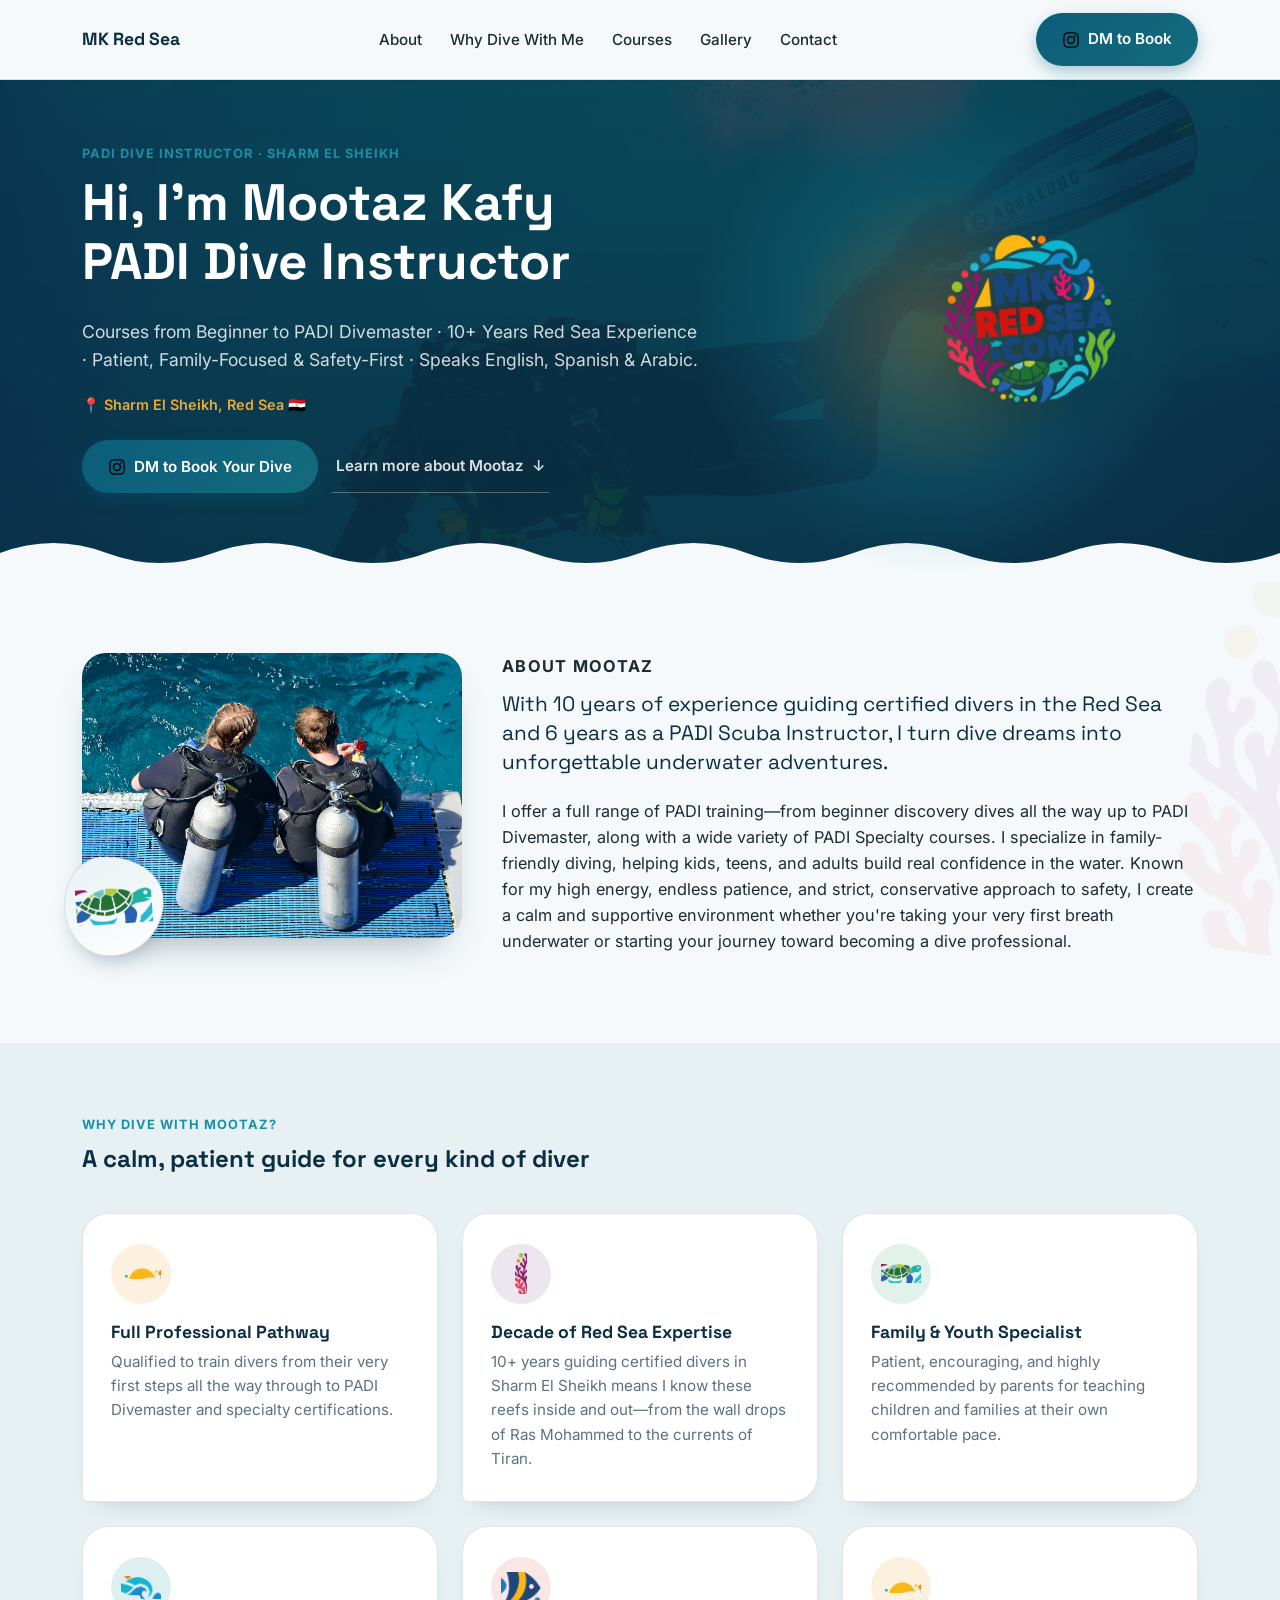
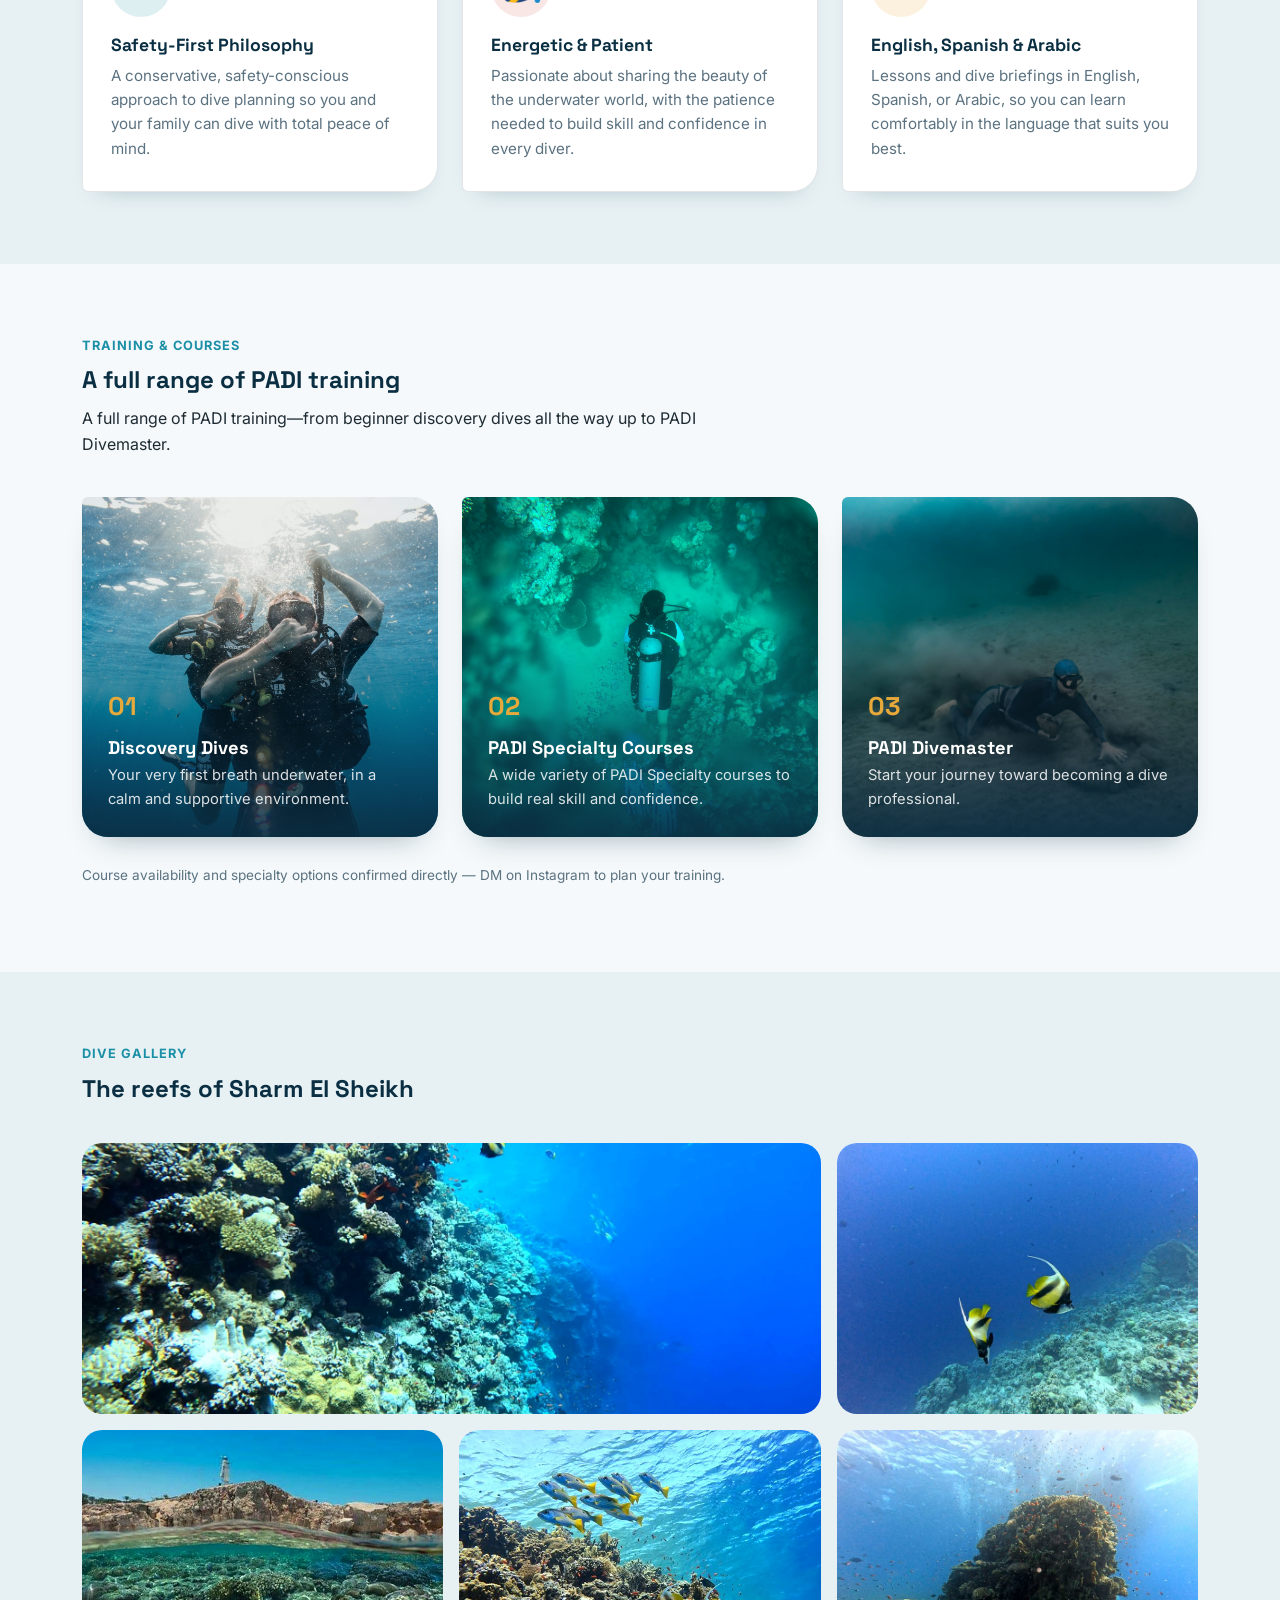
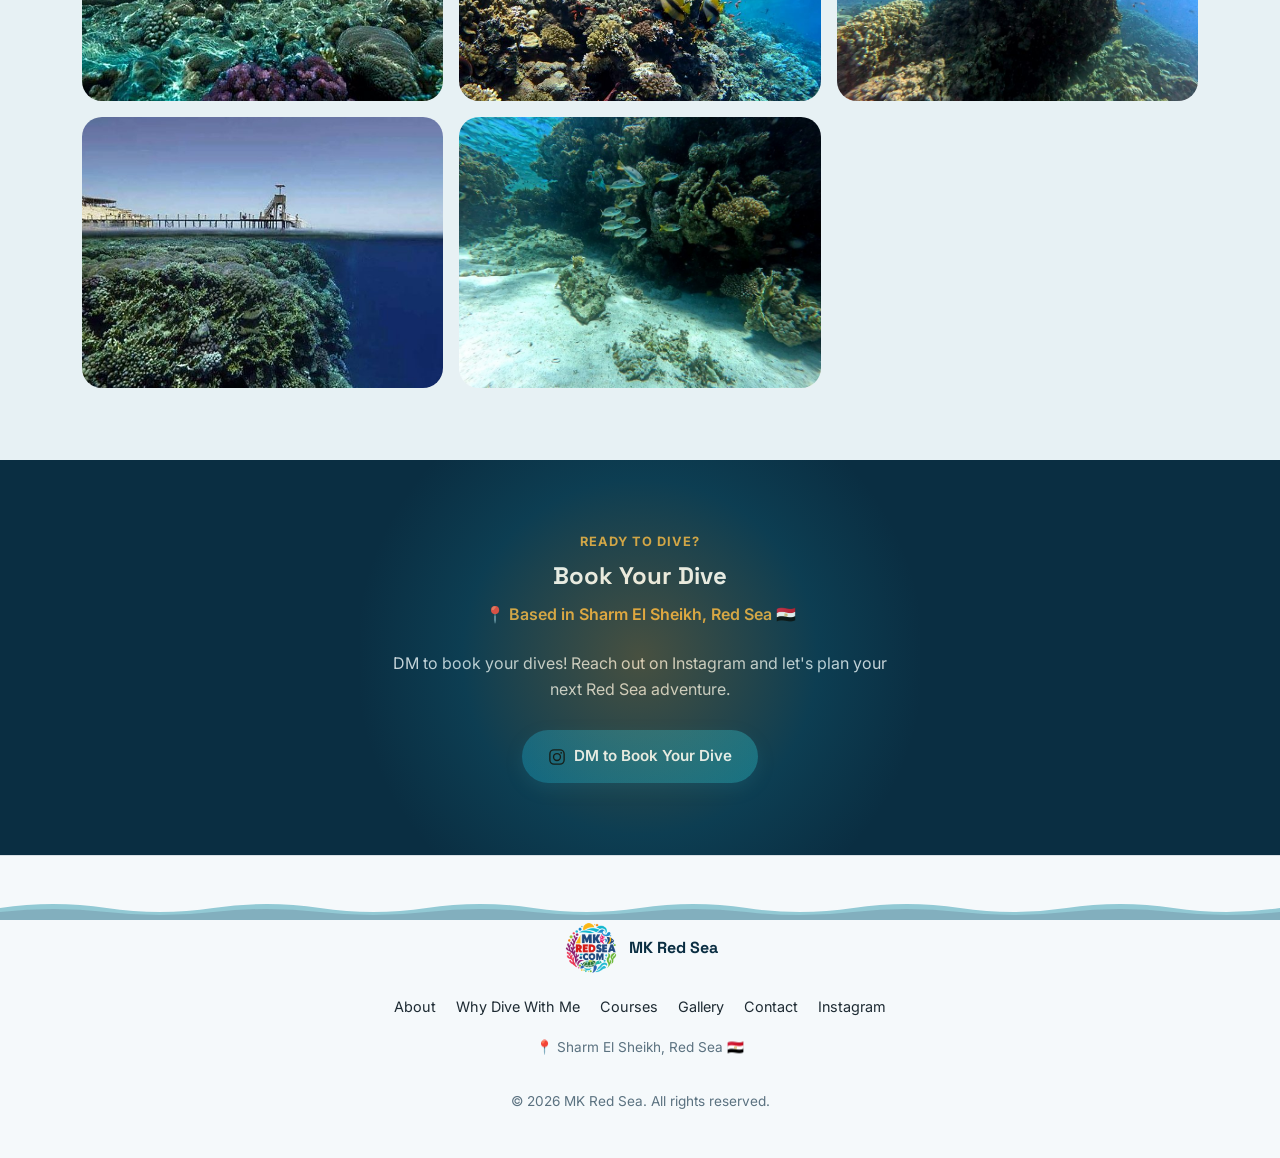
==== commit a5f4d9c2: "Add Mootaz's languages (English, Spanish, Arabic) to all sites - Hero tagline and meta description m" ====
--- a/index.html
+++ b/index.html
@@ -4,7 +4,7 @@
 <meta charset="UTF-8">
 <meta name="viewport" content="width=device-width, initial-scale=1, viewport-fit=cover">
 <title>mkredsea.com — Mootaz Kafy, PADI Dive Instructor</title>
-<meta name="description" content="Mootaz Kafy, PADI Scuba Instructor in Sharm El Sheikh. Courses from beginner discovery dives to PADI Divemaster. 10+ years of Red Sea experience, family-focused and safety-first.">
+<meta name="description" content="Mootaz Kafy, PADI Scuba Instructor in Sharm El Sheikh. Courses from beginner discovery dives to PADI Divemaster. 10+ years of Red Sea experience, family-focused and safety-first. Speaks English, Spanish and Arabic.">
 
 <link rel="icon" type="image/png" sizes="32x32" href="assets/favicon/favicon-32.png">
 <link rel="icon" href="assets/favicon/favicon.ico">
@@ -67,7 +67,7 @@
       <div class="hero-copy">
         <p class="eyebrow">PADI Dive Instructor · Sharm El Sheikh</p>
         <h1>Hi, I'm Mootaz Kafy<br>PADI Dive Instructor</h1>
-        <p class="tagline">Courses from Beginner to PADI Divemaster · 10+ Years Red Sea Experience · Patient, Family-Focused &amp; Safety-First.</p>
+        <p class="tagline">Courses from Beginner to PADI Divemaster · 10+ Years Red Sea Experience · Patient, Family-Focused &amp; Safety-First · Speaks English, Spanish &amp; Arabic.</p>
         <p class="location">📍 Sharm El Sheikh, Red Sea 🇪🇬</p>
         <div class="hero-actions">
           <a href="#" class="btn btn-primary" data-instagram-cta>
@@ -134,6 +134,11 @@
           <span class="why-icon"><img src="assets/icons/icon-fish.png" alt=""></span>
           <h3>Energetic &amp; Patient</h3>
           <p>Passionate about sharing the beauty of the underwater world, with the patience needed to build skill and confidence in every diver.</p>
+        </div>
+        <div class="why-card why-card--gold">
+          <span class="why-icon"><img src="assets/icons/icon-sun.png" alt=""></span>
+          <h3>English, Spanish &amp; Arabic</h3>
+          <p>Lessons and dive briefings in English, Spanish, or Arabic, so you can learn comfortably in the language that suits you best.</p>
         </div>
       </div>
     </div>
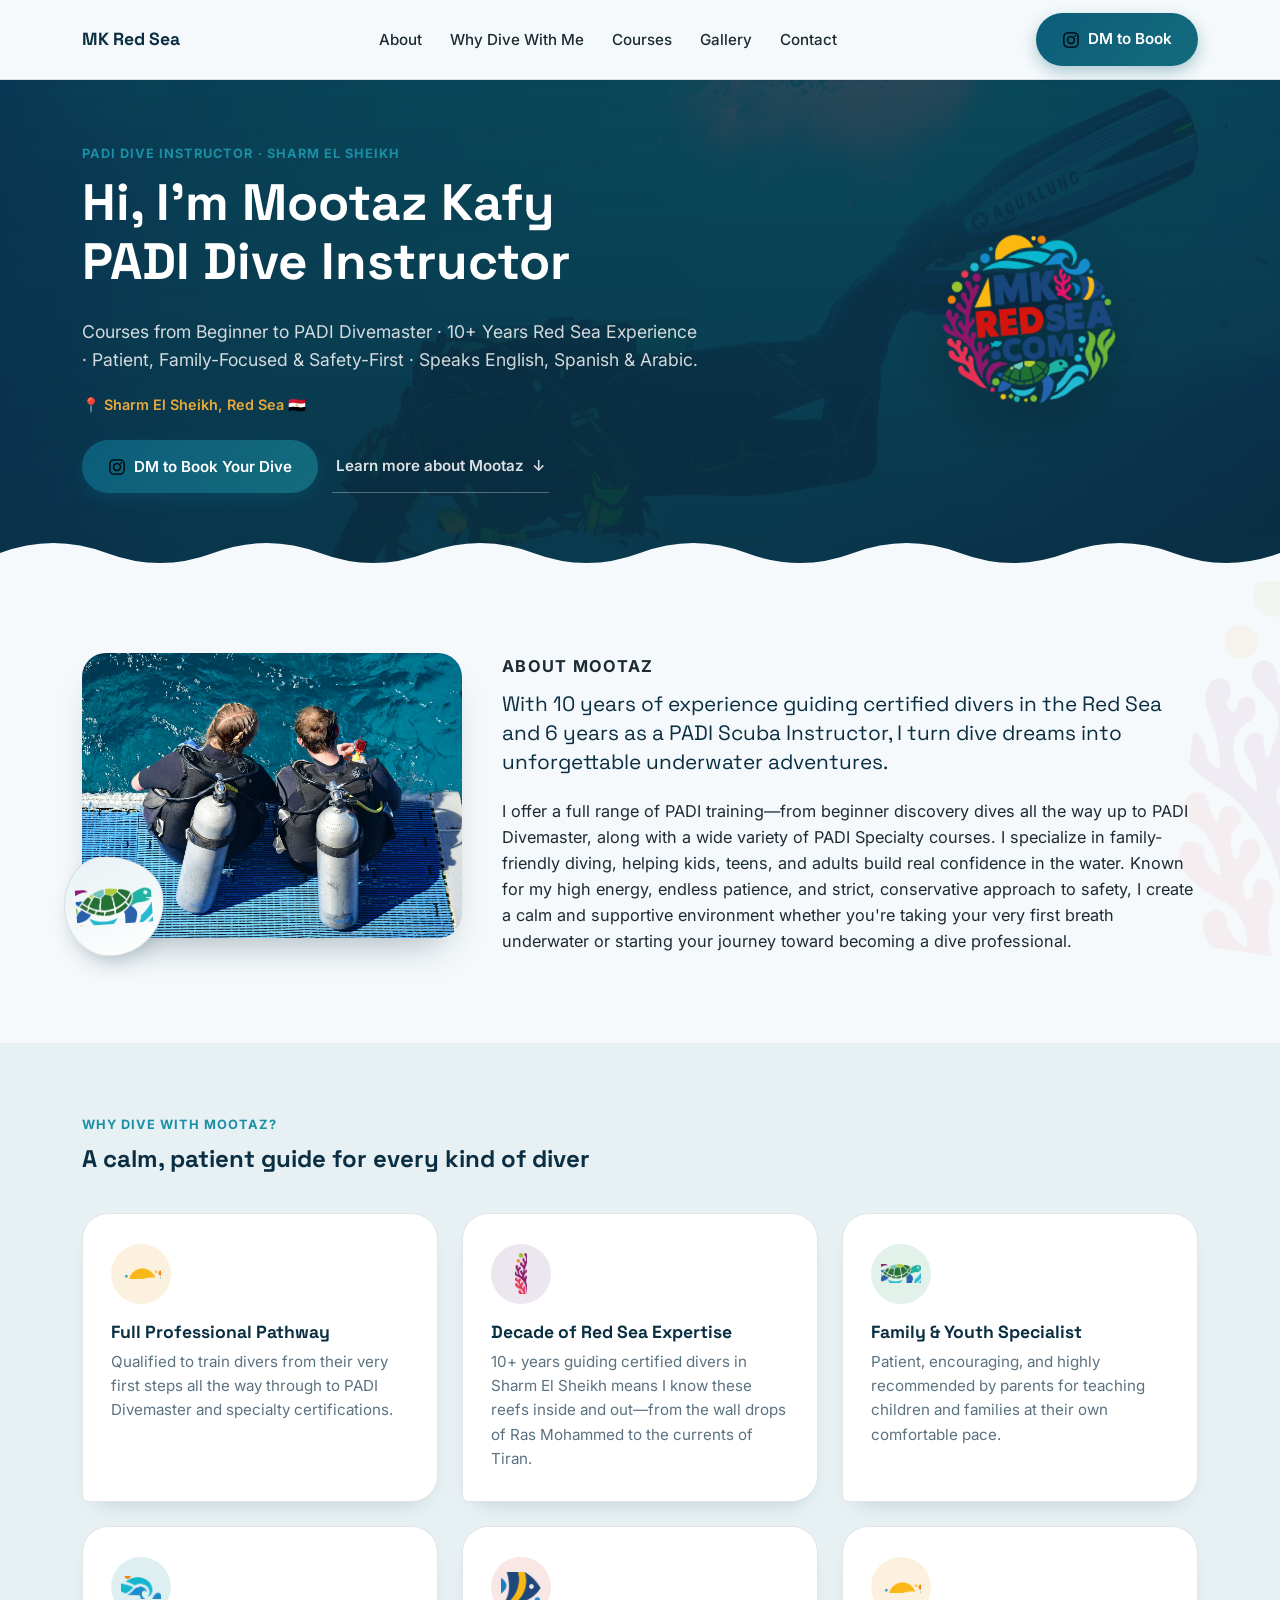
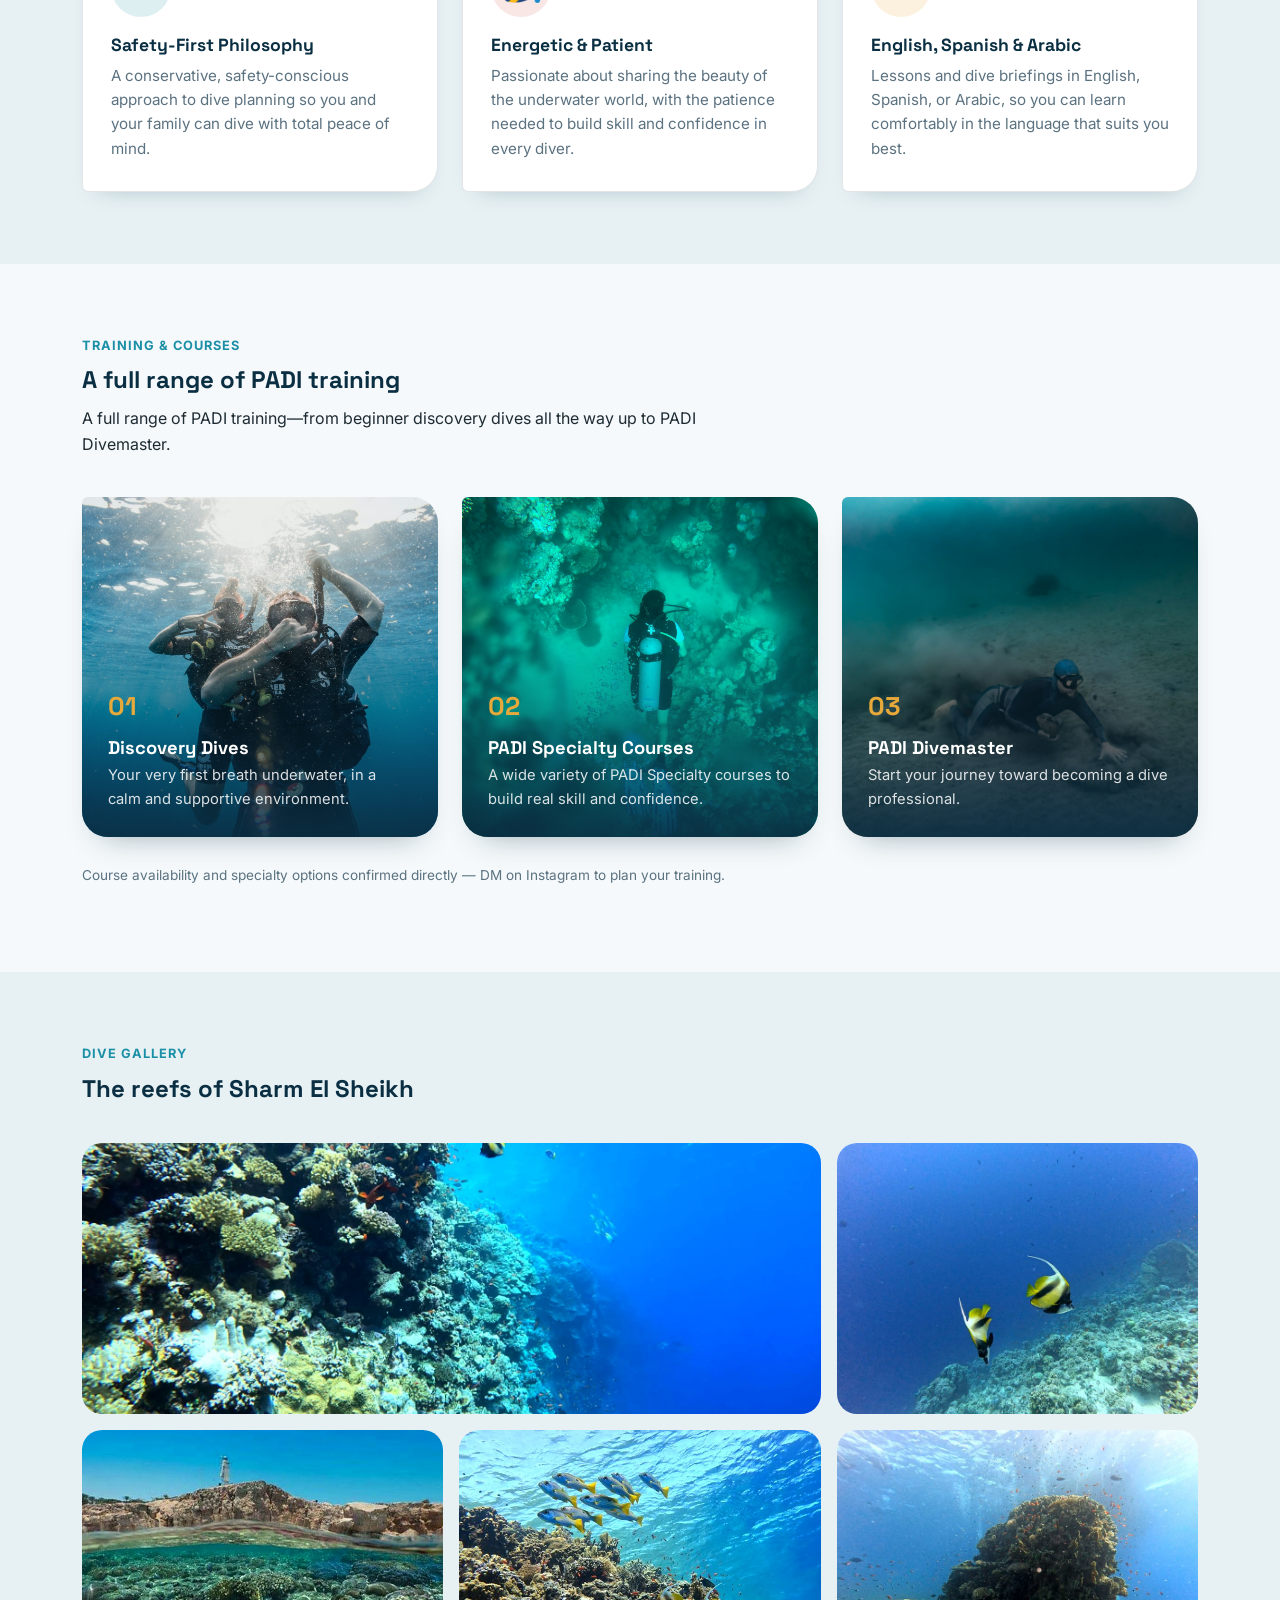
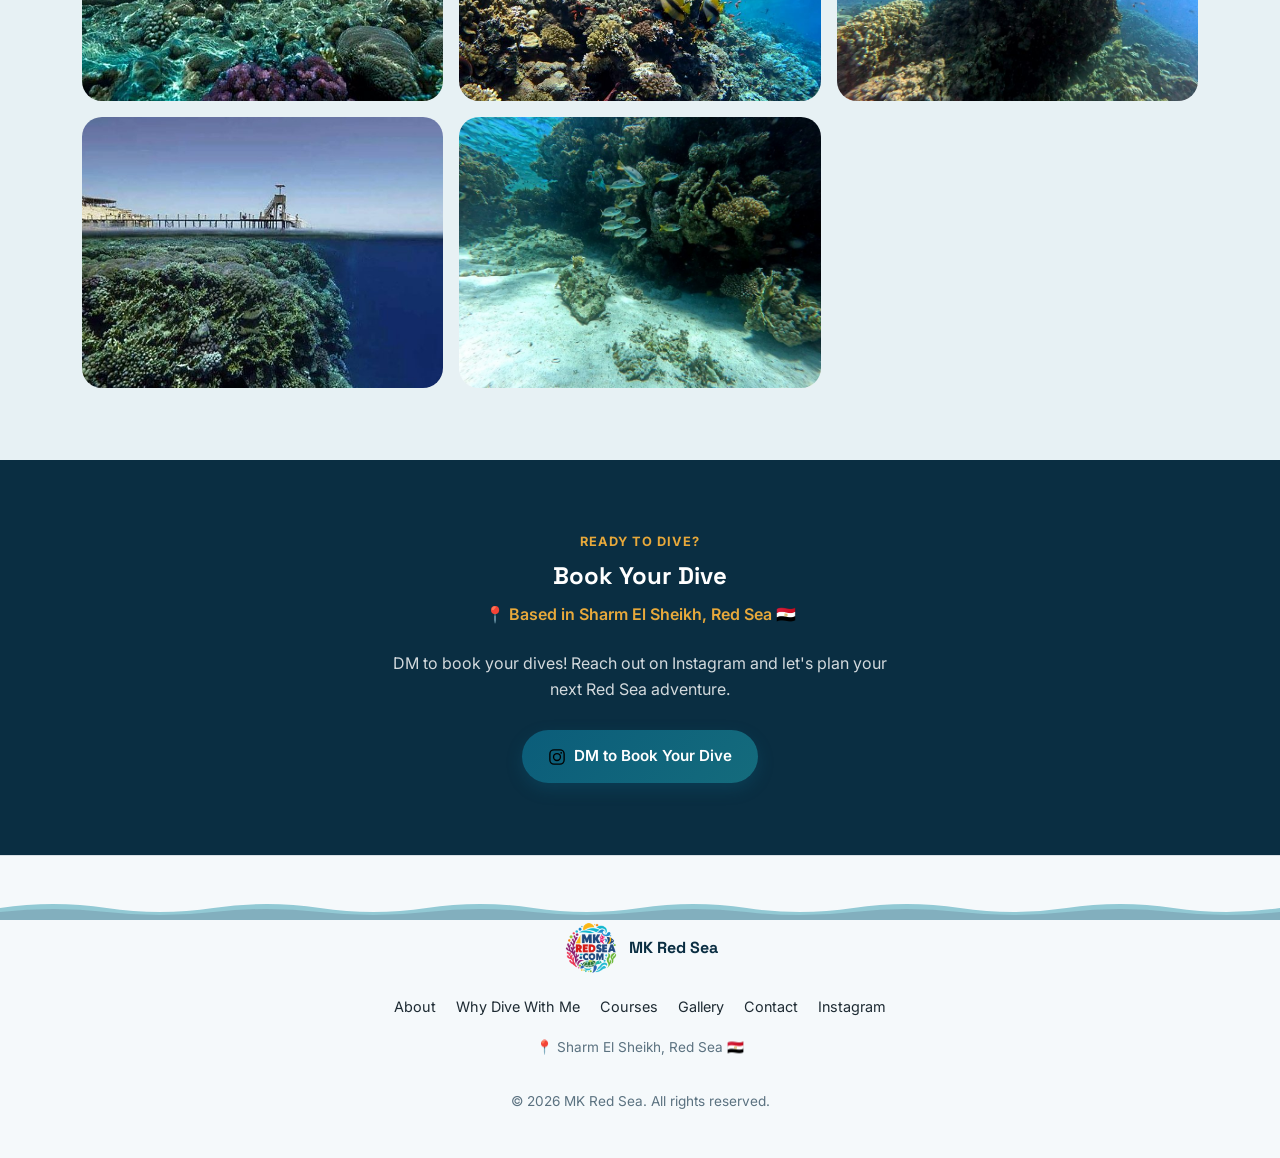
==== commit 53870568: "Remove the radial glow from the main site's hero and contact sections The gold/teal blur behind the " ====
--- a/index.html
+++ b/index.html
@@ -62,7 +62,6 @@
 <main>
 
   <section class="hero" id="hero">
-    <div class="hero-glow" aria-hidden="true"></div>
     <div class="container">
       <div class="hero-copy">
         <p class="eyebrow">PADI Dive Instructor · Sharm El Sheikh</p>
@@ -214,7 +213,6 @@
   </section>
 
   <section id="contact" class="contact">
-    <div class="hero-glow hero-glow--contact" aria-hidden="true"></div>
     <div class="container">
       <p class="eyebrow" style="color:var(--sun-gold);">Ready to Dive?</p>
       <h2>Book Your Dive</h2>
--- a/assets/css/styles.css
+++ b/assets/css/styles.css
@@ -259,24 +259,6 @@
   transform: rotate(-5deg);
   filter: drop-shadow(0 18px 30px rgba(0,0,0,0.35));
 }
-.hero-glow {
-  position: absolute;
-  top: 50%;
-  right: 8%;
-  width: 480px;
-  height: 480px;
-  transform: translateY(-50%);
-  background: radial-gradient(circle, rgba(232,169,59,0.28) 0%, rgba(27,143,166,0.16) 45%, transparent 72%);
-  z-index: 1;
-  pointer-events: none;
-}
-.hero-glow--contact {
-  right: auto;
-  left: 50%;
-  transform: translate(-50%, -50%);
-  width: 560px;
-  height: 560px;
-}
 .hero-wave {
   position: absolute;
   left: 0; right: 0; bottom: -2px;
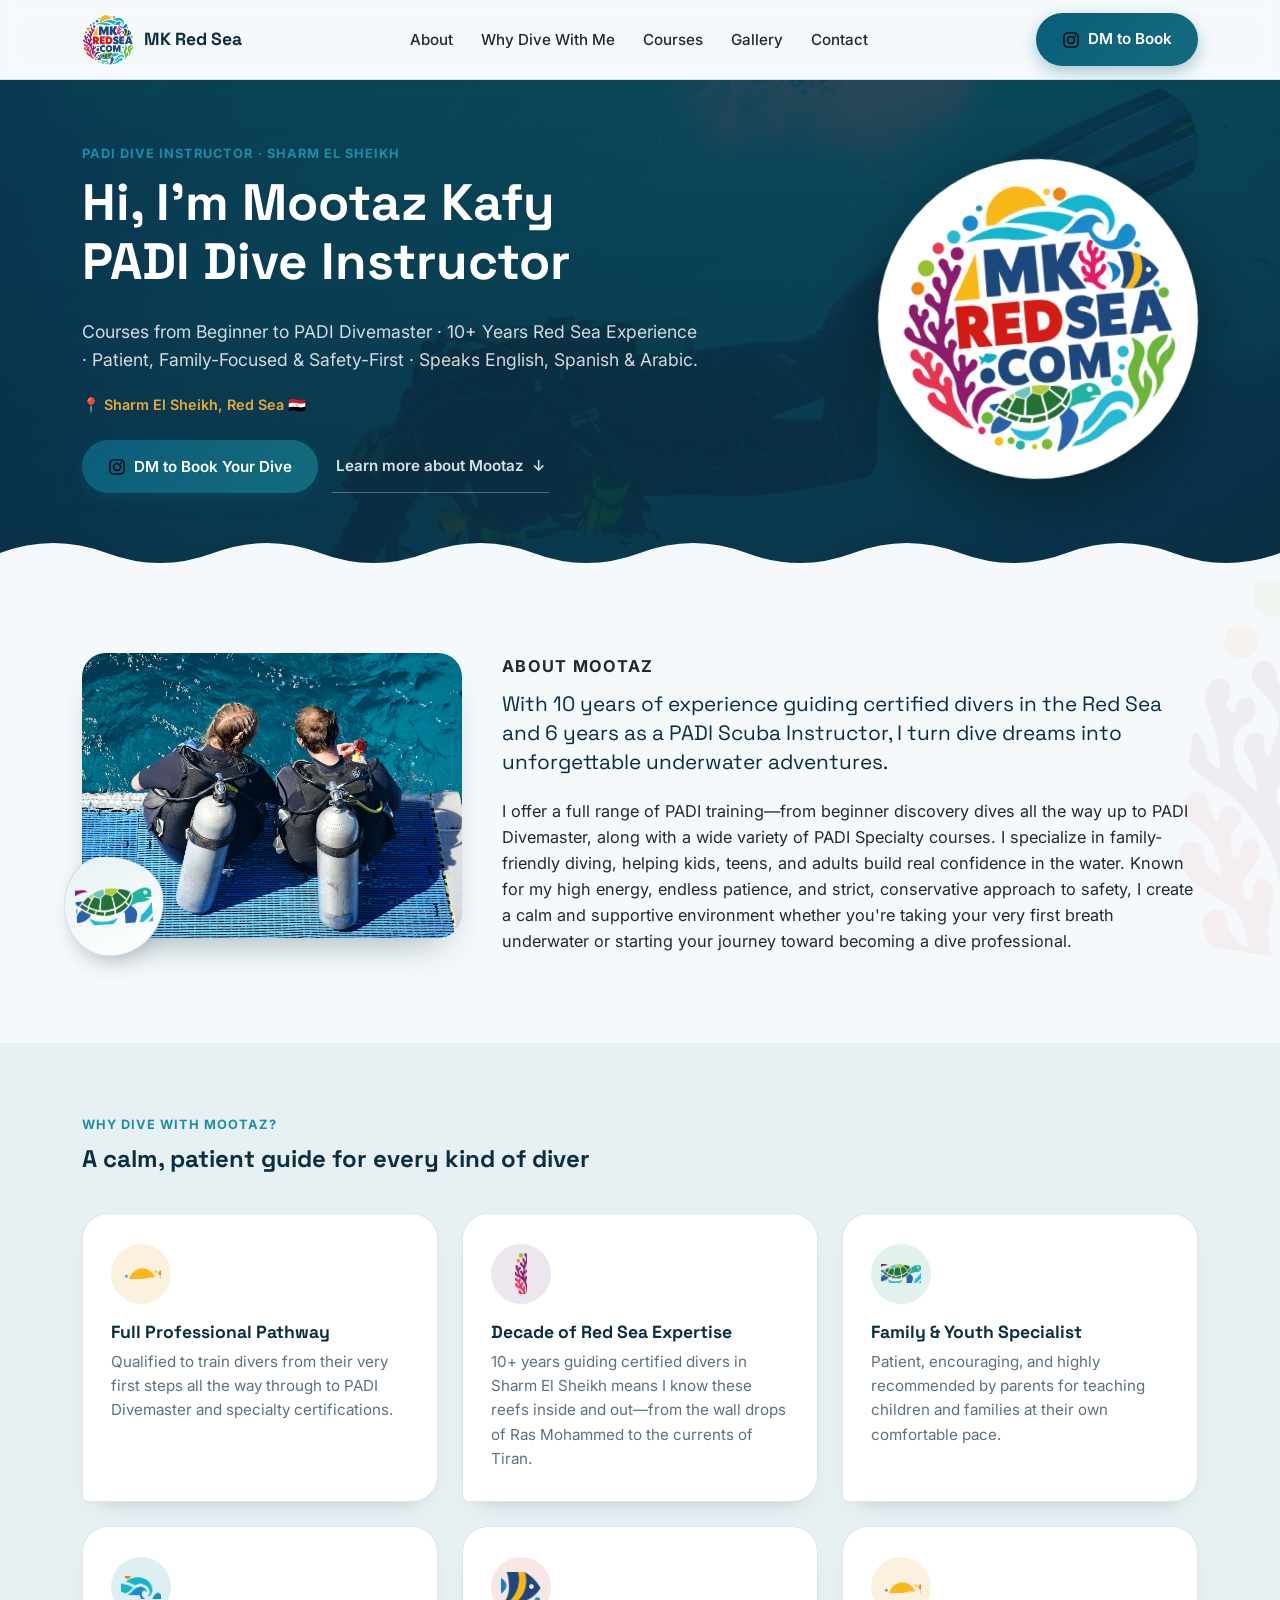
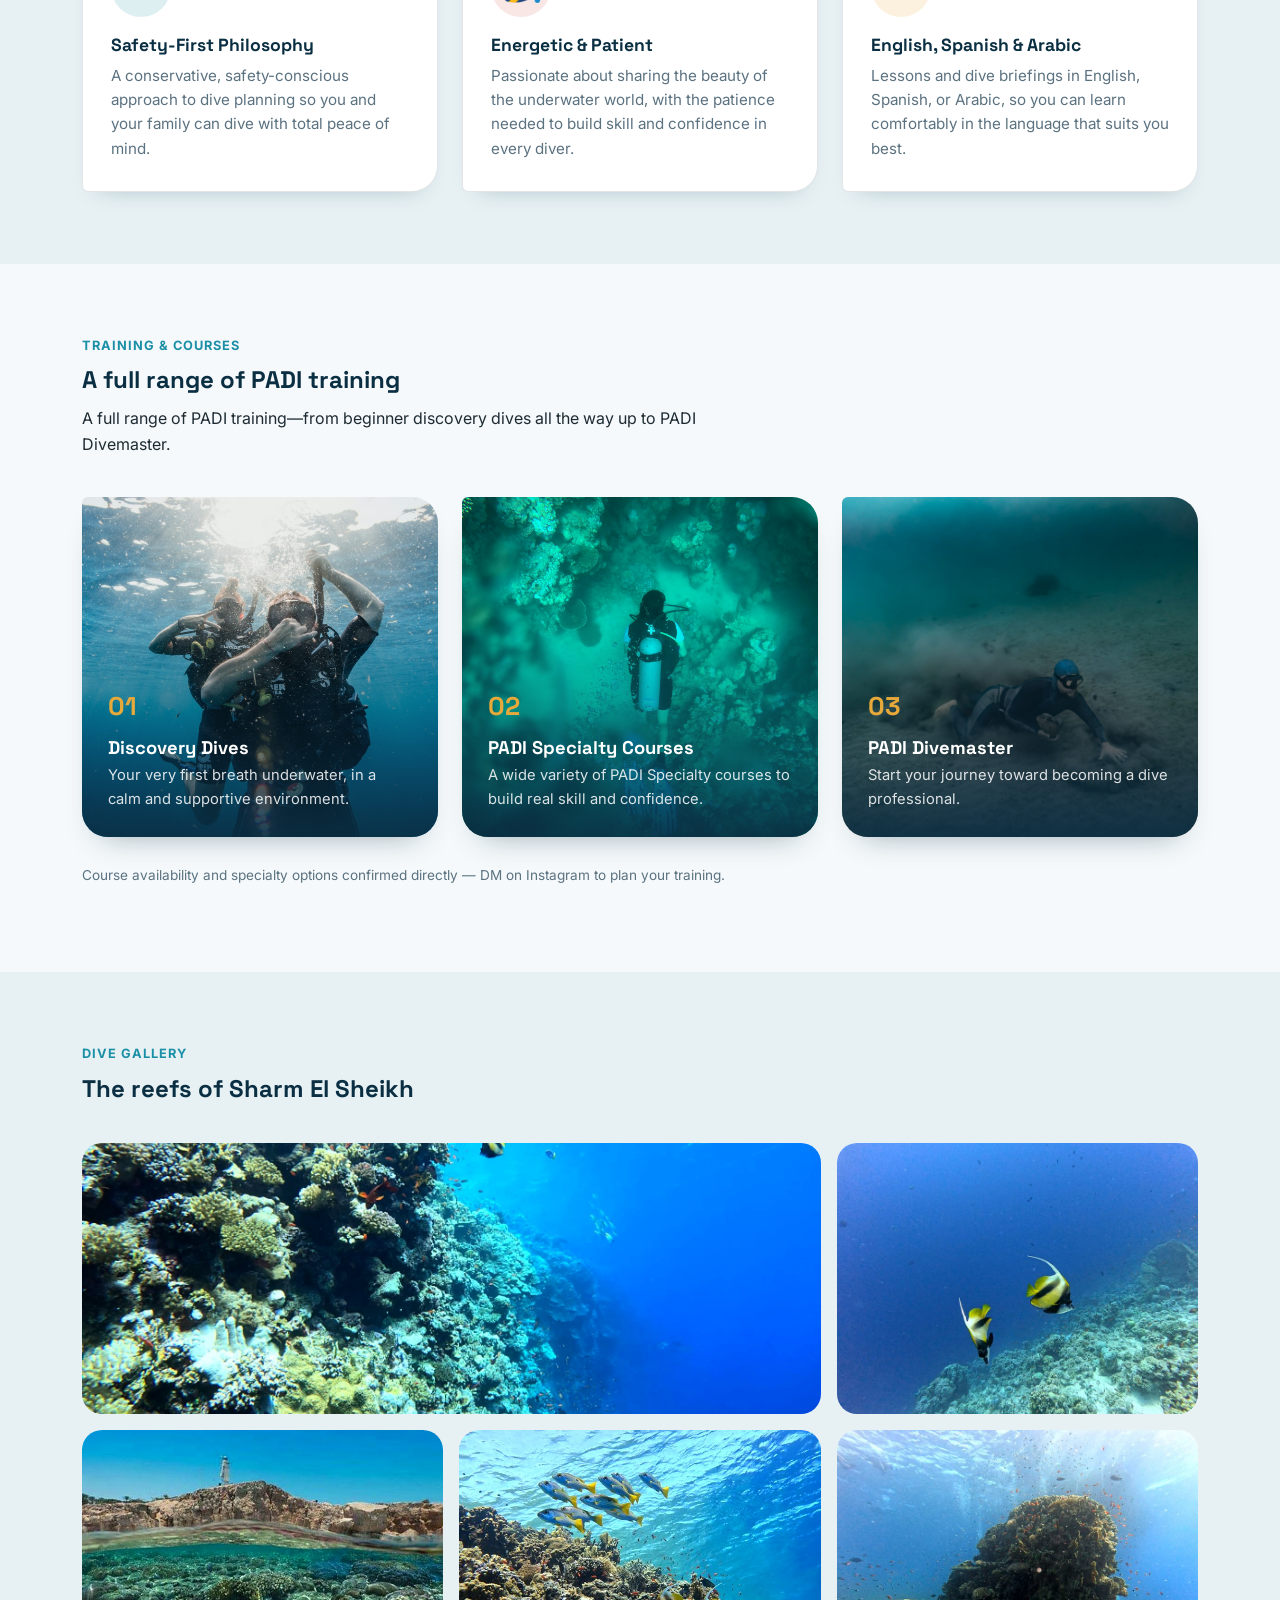
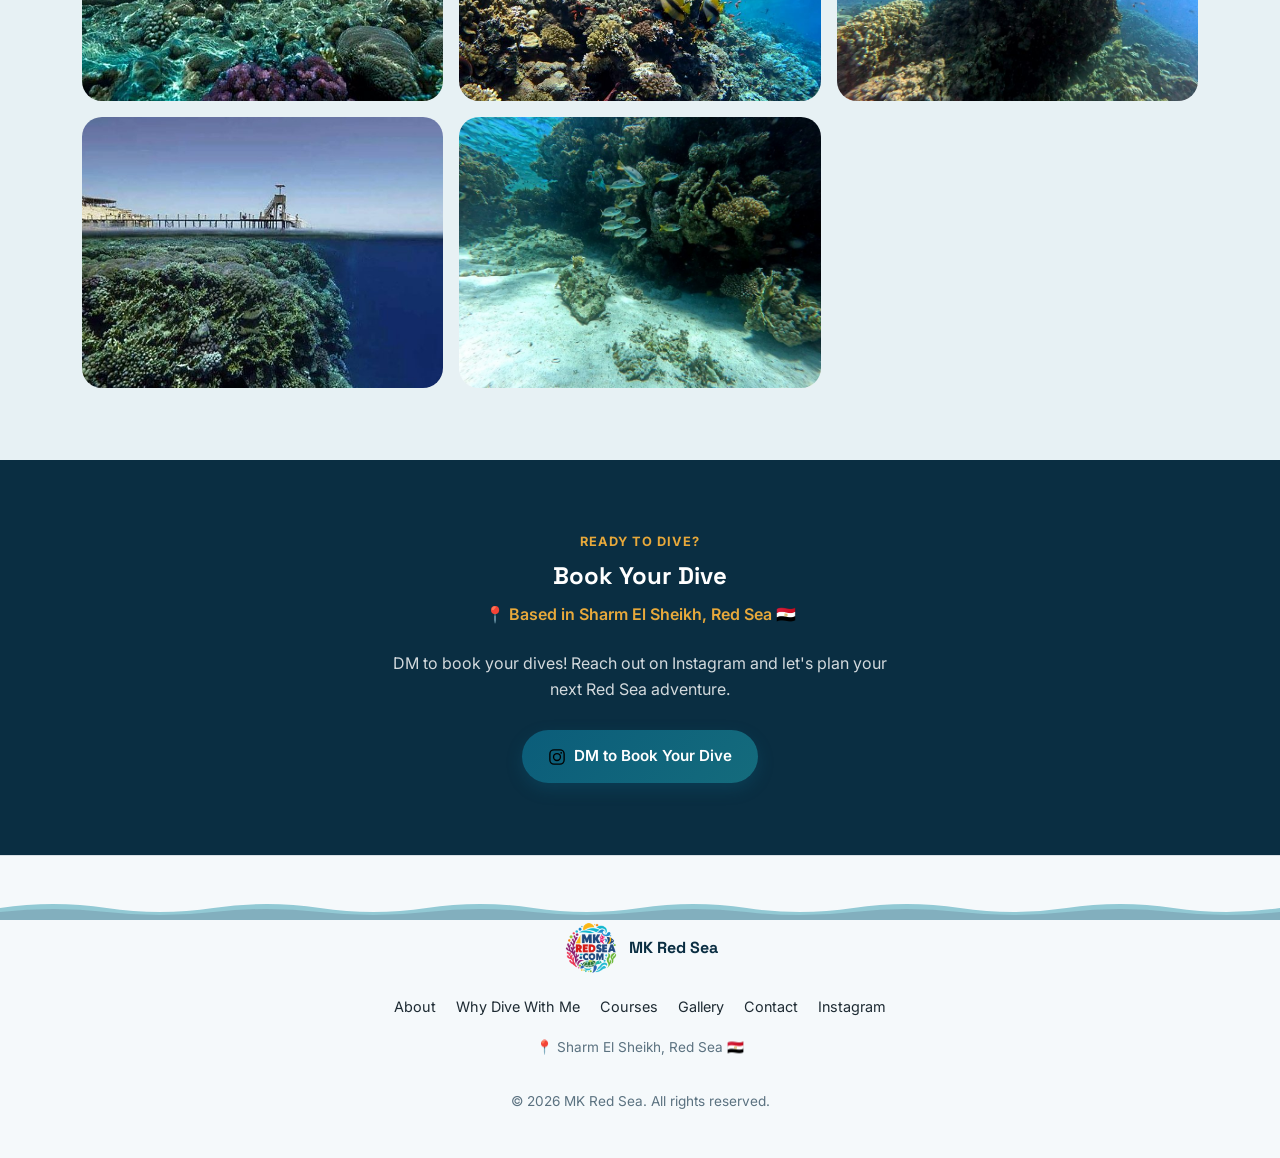
==== commit 64ada512: "Make the logo bigger and clearly visible on every site The supplied colour logo only fills ~50% of i" ====
--- a/index.html
+++ b/index.html
@@ -21,6 +21,7 @@
 <header class="site-header">
   <div class="container">
     <a href="#top" id="top" class="brand">
+      <img src="assets/logo/mk-redsea-badge-cropped.png" alt="" width="52" height="52">
       <span>MK Red Sea</span>
     </a>
 
@@ -76,7 +77,7 @@
           <a href="#about" class="btn-link">Learn more about Mootaz <span aria-hidden="true">↓</span></a>
         </div>
       </div>
-      <img class="hero-badge" src="assets/logo/mk-redsea-badge.png" alt="MK Red Sea logo — turtle, fish, coral and waves badge">
+      <img class="hero-badge" src="assets/logo/mk-redsea-badge-cropped.png" alt="MK Red Sea logo — turtle, fish, coral and waves badge">
     </div>
     <div class="hero-wave" aria-hidden="true">
       <svg viewBox="0 0 1440 120" preserveAspectRatio="none">
--- a/assets/css/styles.css
+++ b/assets/css/styles.css
@@ -132,6 +132,7 @@
   font-weight: 700;
   font-size: 1.1rem;
 }
+.brand img { width: 52px; height: 52px; }
 
 .nav-links {
   display: none;
@@ -253,9 +254,12 @@
   flex-wrap: wrap;
 }
 .hero-badge {
-  width: clamp(260px, 82vw, 340px);
+  width: clamp(220px, 64vw, 320px);
   position: relative;
   z-index: 2;
+  padding: clamp(14px, 3vw, 20px);
+  border-radius: 50%;
+  background: #fff; /* white disc keeps the navy lettering readable on the dark hero */
   transform: rotate(-5deg);
   filter: drop-shadow(0 18px 30px rgba(0,0,0,0.35));
 }
@@ -512,7 +516,7 @@
   .hero-copy { text-align: left; flex: 1; }
   .hero .tagline { margin-left: 0; }
   .hero-actions { justify-content: flex-start; }
-  .hero-badge { flex: 0 0 340px; }
+  .hero-badge { flex: 0 0 320px; }
 
   #about .container {
     grid-template-columns: 380px 1fr;
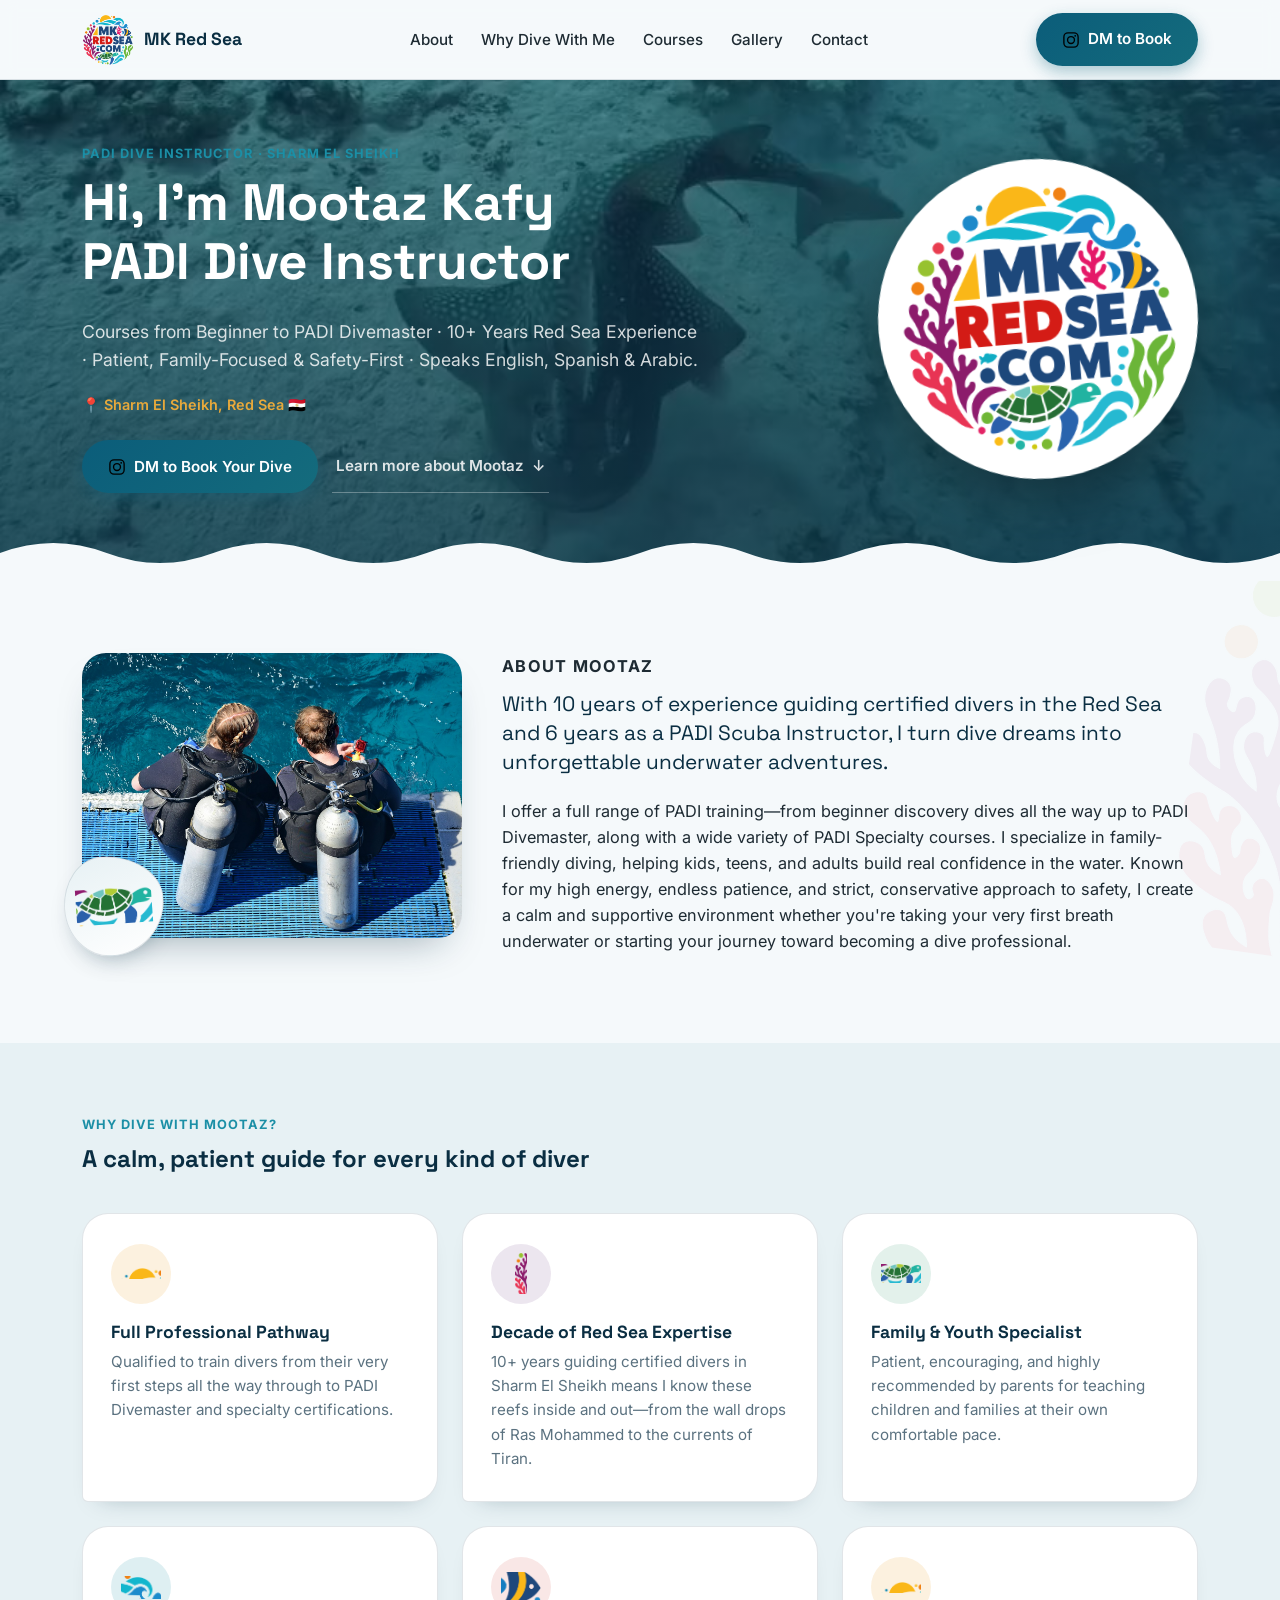
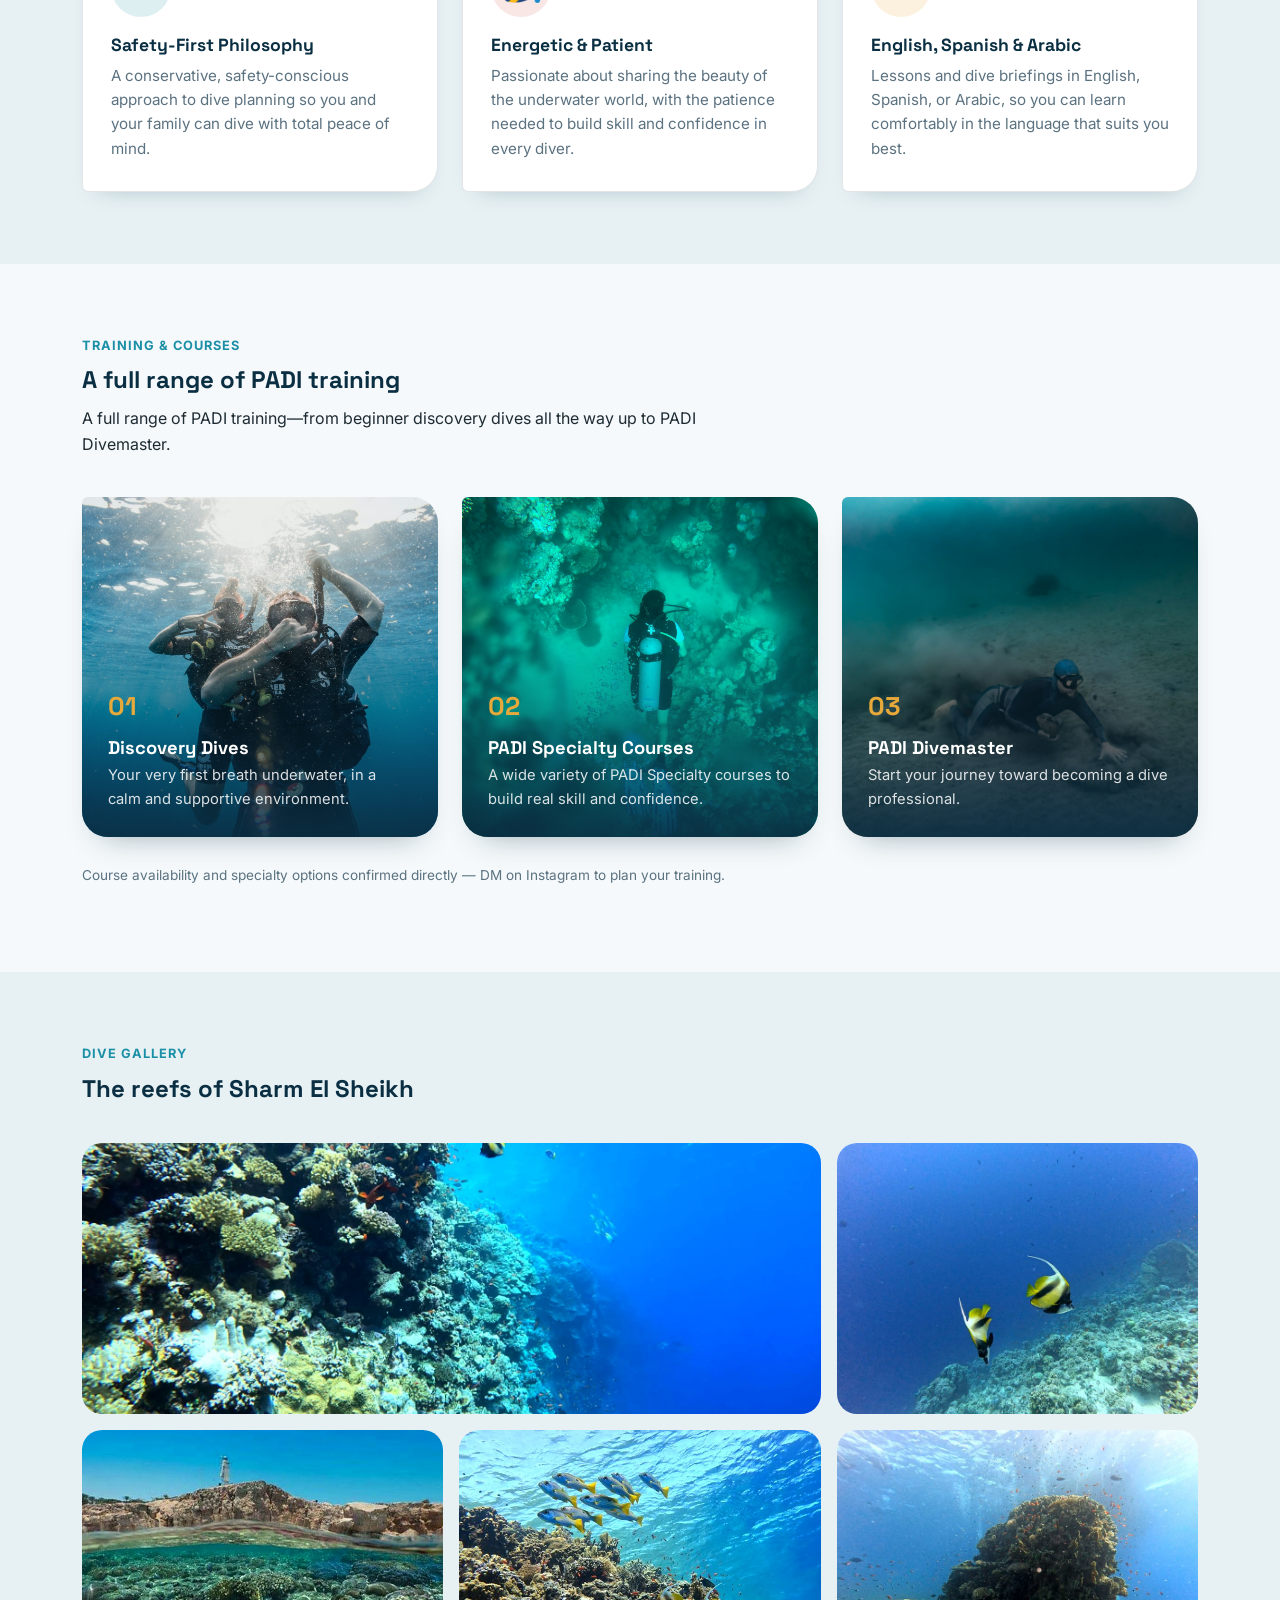
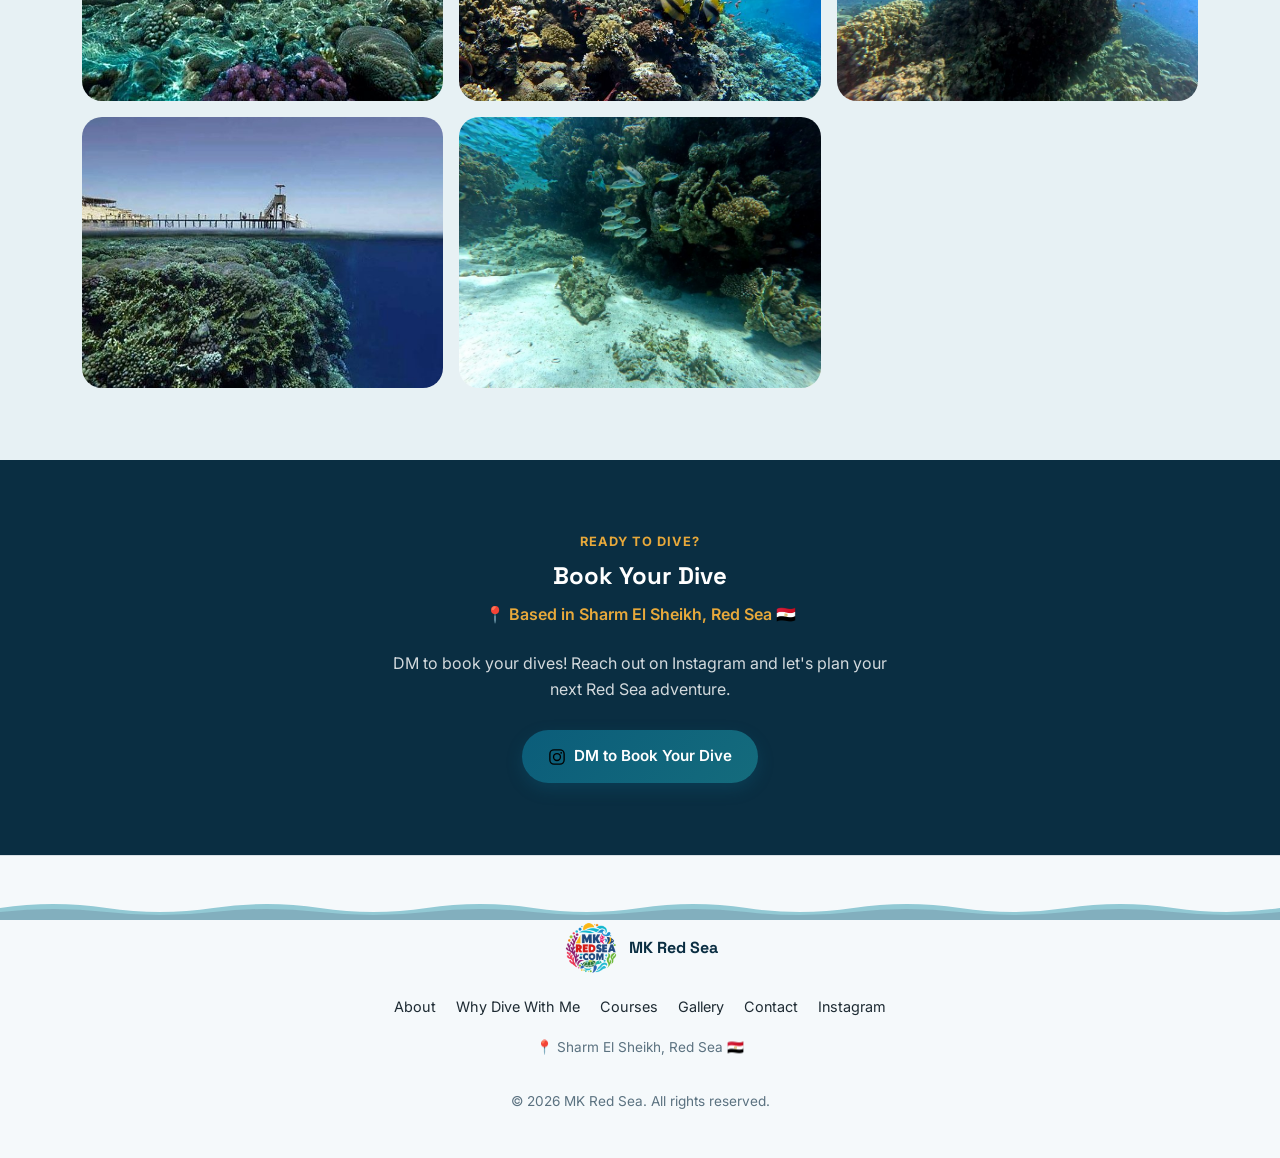
==== commit 17e309ae: "Add a looping hero video to every site Each design now plays assets/video/hero.mp4 (muted, looping) " ====
--- a/index.html
+++ b/index.html
@@ -63,6 +63,10 @@
 <main>
 
   <section class="hero" id="hero">
+    <video class="hero-video" autoplay muted loop playsinline poster="/assets/video/hero-poster.jpg" aria-hidden="true" data-hero-video>
+      <source src="/assets/video/hero.mp4" type="video/mp4">
+    </video>
+    <div class="hero-scrim" aria-hidden="true"></div>
     <div class="container">
       <div class="hero-copy">
         <p class="eyebrow">PADI Dive Instructor · Sharm El Sheikh</p>
--- a/assets/css/styles.css
+++ b/assets/css/styles.css
@@ -215,13 +215,25 @@
 
 /* ---------- Hero ---------- */
 .hero {
-  background: linear-gradient(180deg, rgba(10,46,66,0.88), rgba(10,46,66,0.94)), url('../photos/hero.jpg');
-  background-size: cover;
-  background-position: center;
+  background: var(--deep-navy);
   color: var(--white);
   padding: 64px 0 88px;
 }
+.hero-video {
+  position: absolute;
+  inset: 0;
+  width: 100%;
+  height: 100%;
+  object-fit: cover;
+}
+.hero-scrim {
+  position: absolute;
+  inset: 0;
+  background: linear-gradient(180deg, rgba(10,46,66,0.55), rgba(10,46,66,0.8));
+}
 .hero .container {
+  position: relative;
+  z-index: 1;
   display: flex;
   flex-direction: column-reverse;
   gap: 36px;
